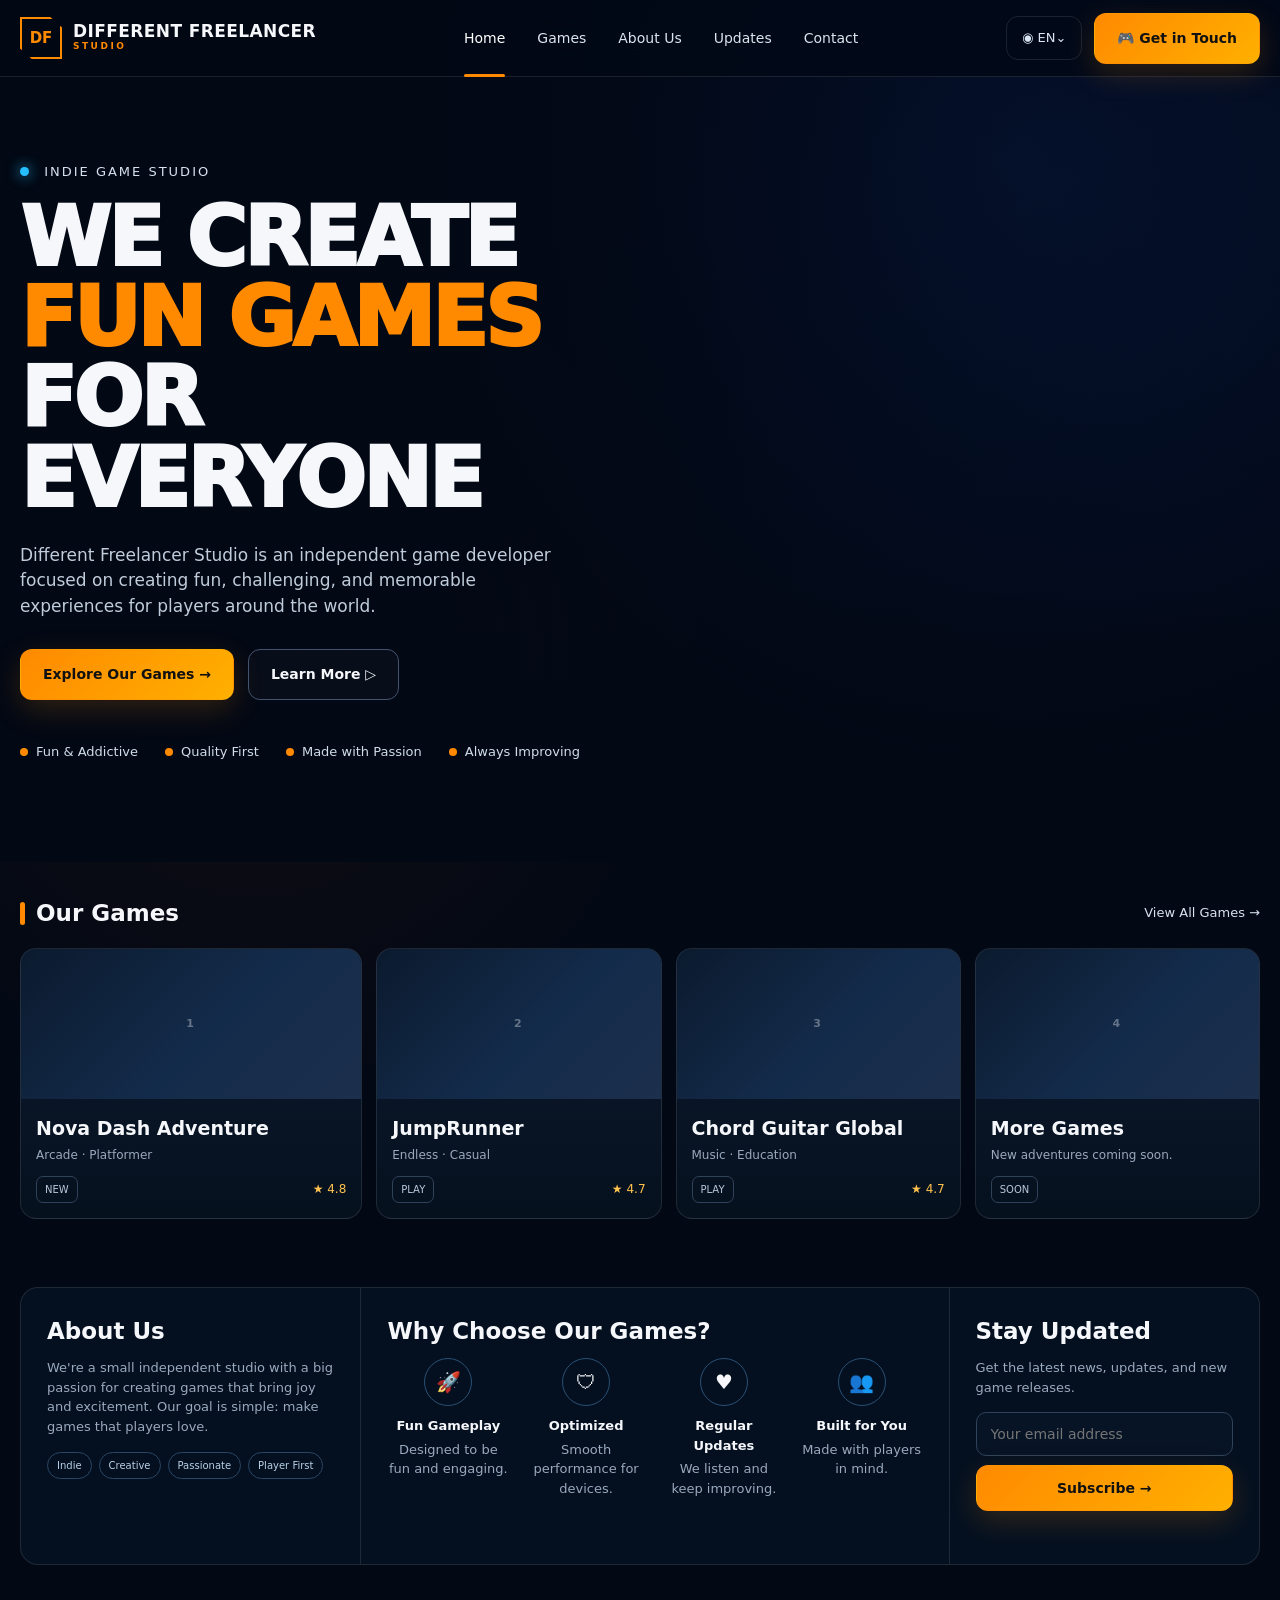
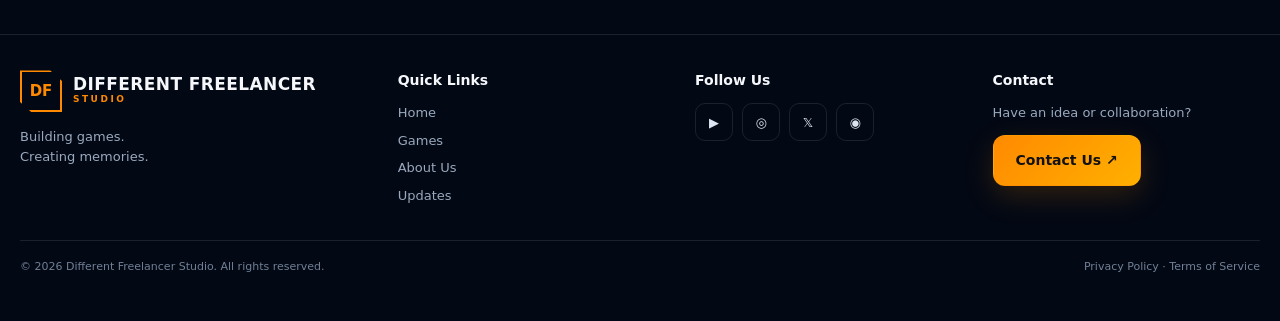
==== index.html @ 514470cf "Add studio landing page and organize repo for easy image swaps Build out the site from the provided " ====
<!DOCTYPE html>
<html lang="en">
<head>
  <meta charset="UTF-8">
  <meta name="viewport" content="width=device-width, initial-scale=1.0">
  <title>Different Freelancer Studio</title>
  <meta name="description" content="Different Freelancer Studio — independent game studio creating fun, challenging and memorable games.">
  <meta name="theme-color" content="#020814">
  <link rel="canonical" href="https://freelancerdifferent-stack.github.io/">

  <!-- Open Graph / social share preview -->
  <meta property="og:type" content="website">
  <meta property="og:title" content="Different Freelancer Studio">
  <meta property="og:description" content="Independent game studio creating fun, challenging and memorable games.">
  <meta property="og:url" content="https://freelancerdifferent-stack.github.io/">
  <meta property="og:image" content="https://freelancerdifferent-stack.github.io/assets/images/brand/og-image.jpg">
  <meta name="twitter:card" content="summary_large_image">

  <link rel="icon" href="assets/images/brand/favicon.svg" type="image/svg+xml">
  <link rel="apple-touch-icon" href="assets/images/brand/apple-touch-icon.png">
  <link rel="stylesheet" href="assets/css/style.css">
</head>
<body>
  <a class="skip-link" href="#main">Skip to content</a>

  <!-- ============ HEADER ============ -->
  <header class="nav">
    <div class="container nav-inner">
      <a class="brand" href="#home" aria-label="Different Freelancer Studio">
        <!-- GANTI LOGO: upload file ke assets/images/brand/logo.png -->
        <span class="logo">
          <img src="assets/images/brand/logo.png" alt="" data-fallback="DF">
        </span>
        <span class="brand-text">
          <strong>DIFFERENT FREELANCER</strong>
          <small>STUDIO</small>
        </span>
      </a>

      <nav class="links" id="primary-nav" aria-label="Primary">
        <a class="active" href="#home">Home</a>
        <a href="#games">Games</a>
        <a href="#about">About Us</a>
        <a href="#updates">Updates</a>
        <a href="#contact">Contact</a>
      </nav>

      <div class="nav-actions">
        <div class="lang">◉ EN⌄</div>
        <a class="btn btn-primary" href="#contact">🎮 Get in Touch</a>
        <button class="mobile-menu" type="button" aria-expanded="false" aria-controls="primary-nav" aria-label="Toggle menu">☰</button>
      </div>
    </div>
  </header>

  <main id="main">
    <!-- ============ HERO ============ -->
    <section class="hero" id="home">
      <!-- GANTI GAMBAR HERO: upload file ke assets/images/hero/hero.jpg -->
      <div class="hero-media">
        <img src="assets/images/hero/hero.jpg" alt="" data-fallback="hero">
      </div>

      <div class="container">
        <div class="hero-content">
          <p class="eyebrow"><span></span> INDIE GAME STUDIO</p>
          <h1>WE CREATE<br><span class="orange">FUN GAMES</span><br>FOR EVERYONE</h1>
          <p class="hero-desc">Different Freelancer Studio is an independent game developer focused on creating fun, challenging, and memorable experiences for players around the world.</p>
          <div class="hero-buttons">
            <a class="btn btn-primary" href="#games">Explore Our Games →</a>
            <a class="btn btn-ghost" href="#about">Learn More ▷</a>
          </div>
          <ul class="trust">
            <li><i class="dot"></i> Fun &amp; Addictive</li>
            <li><i class="dot"></i> Quality First</li>
            <li><i class="dot"></i> Made with Passion</li>
            <li><i class="dot"></i> Always Improving</li>
          </ul>
        </div>
      </div>
    </section>

    <!-- ============ GAMES ============ -->
    <!-- Tambah / ubah game: copy satu blok <article class="game"> di bawah ini.
         Gambar tiap game ada di assets/images/games/ -->
    <section class="section" id="games">
      <div class="container">
        <div class="section-head">
          <h2 class="section-title">Our Games</h2>
          <a class="view" href="#games">View All Games →</a>
        </div>

        <div class="games">
          <article class="game">
            <div class="game-art">
              <img src="assets/images/games/game-1.jpg" alt="Nova Dash Adventure" data-fallback="1">
            </div>
            <div class="game-body">
              <h3>Nova Dash Adventure</h3>
              <p>Arcade · Platformer</p>
              <div class="game-meta"><span class="tag">NEW</span><span class="rating">★ 4.8</span></div>
            </div>
          </article>

          <article class="game">
            <div class="game-art">
              <img src="assets/images/games/game-2.jpg" alt="JumpRunner" data-fallback="2">
            </div>
            <div class="game-body">
              <h3>JumpRunner</h3>
              <p>Endless · Casual</p>
              <div class="game-meta"><span class="tag">PLAY</span><span class="rating">★ 4.7</span></div>
            </div>
          </article>

          <article class="game">
            <div class="game-art">
              <img src="assets/images/games/game-3.jpg" alt="Chord Guitar Global" data-fallback="3">
            </div>
            <div class="game-body">
              <h3>Chord Guitar Global</h3>
              <p>Music · Education</p>
              <div class="game-meta"><span class="tag">PLAY</span><span class="rating">★ 4.7</span></div>
            </div>
          </article>

          <article class="game">
            <div class="game-art">
              <img src="assets/images/games/game-4.jpg" alt="More games coming soon" data-fallback="4">
            </div>
            <div class="game-body">
              <h3>More Games</h3>
              <p>New adventures coming soon.</p>
              <div class="game-meta"><span class="tag">SOON</span></div>
            </div>
          </article>
        </div>
      </div>
    </section>

    <!-- ============ ABOUT + NEWSLETTER ============ -->
    <section class="section" id="about">
      <div class="container">
        <div class="about">
          <div>
            <h2>About Us</h2>
            <p>We're a small independent studio with a big passion for creating games that bring joy and excitement. Our goal is simple: make games that players love.</p>
            <div class="pills">
              <span class="pill">Indie</span><span class="pill">Creative</span>
              <span class="pill">Passionate</span><span class="pill">Player First</span>
            </div>
          </div>

          <div>
            <h2>Why Choose Our Games?</h2>
            <div class="values">
              <div class="value"><div class="icon">🚀</div><h4>Fun Gameplay</h4><p>Designed to be fun and engaging.</p></div>
              <div class="value"><div class="icon">🛡</div><h4>Optimized</h4><p>Smooth performance for devices.</p></div>
              <div class="value"><div class="icon">♥</div><h4>Regular Updates</h4><p>We listen and keep improving.</p></div>
              <div class="value"><div class="icon">👥</div><h4>Built for You</h4><p>Made with players in mind.</p></div>
            </div>
          </div>

          <div class="newsletter" id="updates">
            <h2>Stay Updated</h2>
            <p>Get the latest news, updates, and new game releases.</p>
            <form class="newsletter-form" novalidate>
              <label class="sr-only" for="email">Email address</label>
              <input id="email" name="email" type="email" placeholder="Your email address" autocomplete="email">
              <button class="btn btn-primary" type="submit">Subscribe →</button>
              <p class="form-note" role="status" aria-live="polite"></p>
            </form>
          </div>
        </div>
      </div>
    </section>
  </main>

  <!-- ============ FOOTER ============ -->
  <footer class="footer" id="contact">
    <div class="container">
      <div class="footer-top">
        <div>
          <a class="brand" href="#home">
            <span class="logo"><img src="assets/images/brand/logo.png" alt="" data-fallback="DF"></span>
            <span class="brand-text"><strong>DIFFERENT FREELANCER</strong><small>STUDIO</small></span>
          </a>
          <p class="footer-tagline">Building games.<br>Creating memories.</p>
        </div>

        <div>
          <h4>Quick Links</h4>
          <div class="footer-links">
            <a href="#home">Home</a><a href="#games">Games</a>
            <a href="#about">About Us</a><a href="#updates">Updates</a>
          </div>
        </div>

        <div>
          <h4>Follow Us</h4>
          <div class="social">
            <a href="#" aria-label="YouTube">▶</a>
            <a href="#" aria-label="Instagram">◎</a>
            <a href="#" aria-label="X">𝕏</a>
            <a href="https://github.com/freelancerdifferent-stack" aria-label="GitHub">◉</a>
          </div>
        </div>

        <div>
          <h4>Contact</h4>
          <p>Have an idea or collaboration?</p>
          <a class="btn btn-primary footer-cta" href="mailto:ngizingers@gmail.com">Contact Us ↗</a>
        </div>
      </div>

      <div class="copyright">
        <span>&copy; <span id="year">2026</span> Different Freelancer Studio. All rights reserved.</span>
        <span>Privacy Policy · Terms of Service</span>
      </div>
    </div>
  </footer>

  <script src="assets/js/main.js" defer></script>
</body>
</html>
---- assets/css/style.css ----
/* ==========================================================================
   Different Freelancer Studio — main stylesheet
   Urutan: 1) Tokens  2) Base  3) Header  4) Hero  5) Games
           6) About   7) Footer 8) Placeholder gambar 9) Responsive
   ========================================================================== */

/* 1) TOKENS — ubah warna situs cukup dari sini ----------------------------- */
:root{
  --bg:#020814;
  --panel:#071426;
  --panel2:#0b1a2e;
  --text:#f5f7fb;
  --muted:#9aa9bd;
  --line:rgba(255,255,255,.10);
  --blue:#2f6bff;
  --orange:#ff8a00;
  --orange2:#ffb000;
  --cyan:#25bfff;
  --radius:18px;
  --max:1280px;
}

/* 2) BASE ------------------------------------------------------------------ */
*{box-sizing:border-box;margin:0;padding:0}
html{scroll-behavior:smooth}
body{
  font-family:Inter,ui-sans-serif,system-ui,-apple-system,BlinkMacSystemFont,"Segoe UI",sans-serif;
  background:
    radial-gradient(circle at 80% 8%,rgba(26,91,255,.16),transparent 30%),
    radial-gradient(circle at 20% 35%,rgba(255,117,0,.06),transparent 28%),
    var(--bg);
  color:var(--text);
  line-height:1.5;
  overflow-x:hidden;
}
a{text-decoration:none;color:inherit}
img{display:block;max-width:100%}
ul{list-style:none}
.container{width:min(var(--max),calc(100% - 40px));margin:auto}

.sr-only{position:absolute;width:1px;height:1px;padding:0;overflow:hidden;clip:rect(0 0 0 0);white-space:nowrap;border:0}
.skip-link{position:absolute;left:-9999px;top:0;background:var(--orange);color:#111;padding:10px 16px;border-radius:0 0 10px 0;font-weight:800;z-index:100}
.skip-link:focus{left:0}
:focus-visible{outline:2px solid var(--orange);outline-offset:3px}

.btn{
  display:inline-flex;align-items:center;justify-content:center;gap:9px;
  padding:14px 22px;border-radius:12px;font-weight:800;font-size:14px;
  border:1px solid transparent;transition:.2s;cursor:pointer;font-family:inherit;
}
.btn-primary{background:linear-gradient(135deg,var(--orange),var(--orange2));color:#111;box-shadow:0 10px 30px rgba(255,138,0,.18)}
.btn-primary:hover{transform:translateY(-2px);filter:brightness(1.08)}
.btn-ghost{border-color:#42546d;background:rgba(255,255,255,.02);color:var(--text)}
.btn-ghost:hover{border-color:#71849f;background:rgba(255,255,255,.06)}

.section{padding:34px 0}
.section-head{display:flex;align-items:center;justify-content:space-between;gap:20px;margin-bottom:18px}
.section-title{font-size:23px;font-weight:900}
.section-title:before{content:"";display:inline-block;width:5px;height:23px;background:var(--orange);border-radius:5px;vertical-align:-4px;margin-right:11px}
.view{color:#d8e2ef;font-size:13px}

/* 3) HEADER ---------------------------------------------------------------- */
.nav{
  position:sticky;top:0;z-index:50;
  border-bottom:1px solid var(--line);
  background:rgba(2,8,20,.82);
  backdrop-filter:blur(18px);
}
.nav-inner{height:76px;display:flex;align-items:center;justify-content:space-between;gap:30px}
.brand{display:flex;align-items:center;gap:11px;font-weight:900;letter-spacing:.4px}
.logo{
  width:42px;height:42px;flex:none;border:2px solid var(--orange);
  clip-path:polygon(0 0,72% 0,100% 25%,100% 100%,28% 100%,0 75%);
  display:grid;place-items:center;color:var(--orange);font-weight:1000;overflow:hidden;
}
.logo img{width:100%;height:100%;object-fit:cover}
.brand-text strong{display:block;font-size:17px;line-height:1}
.brand-text small{display:block;color:var(--orange);font-size:9px;letter-spacing:2.5px}

.links{display:flex;gap:32px;color:#dce4ef;font-size:14px}
.links a{position:relative;padding:28px 0}
.links a:hover,.links a.active{color:#fff}
.links a.active:after{
  content:"";position:absolute;bottom:0;left:0;right:0;height:3px;
  background:var(--orange);border-radius:3px;
}
.nav-actions{display:flex;align-items:center;gap:12px}
.lang{border:1px solid var(--line);padding:11px 15px;border-radius:12px;color:#dbe6f5;font-size:13px}
.mobile-menu{display:none}

/* 4) HERO ------------------------------------------------------------------ */
.hero{position:relative;min-height:650px;display:flex;align-items:center;isolation:isolate}
.hero-media{position:absolute;inset:0;z-index:-2;overflow:hidden}
.hero-media img{width:100%;height:100%;object-fit:cover;opacity:.92}
.hero:before{
  content:"";position:absolute;inset:0;z-index:-1;
  background:linear-gradient(90deg,var(--bg) 0%,rgba(2,8,20,.97) 30%,rgba(2,8,20,.48) 58%,rgba(2,8,20,.12) 100%);
}
.hero:after{content:"";position:absolute;inset:0;z-index:-1;background:linear-gradient(0deg,var(--bg),transparent 35%,rgba(2,8,20,.2))}
.hero-content{padding:85px 0 100px;max-width:610px}
.eyebrow{font-size:13px;letter-spacing:2px;color:#d7e1ef;margin-bottom:16px}
.eyebrow span{display:inline-block;width:9px;height:9px;background:var(--cyan);border-radius:50%;margin-right:9px;box-shadow:0 0 14px var(--cyan)}
h1{font-size:clamp(48px,7vw,82px);line-height:.98;letter-spacing:-3px;font-weight:950;text-transform:uppercase}
h1 .orange{color:var(--orange)}
.hero-desc{color:#c0ccdb;font-size:17px;max-width:560px;margin:24px 0 30px}
.hero-buttons{display:flex;gap:14px;flex-wrap:wrap}
.trust{display:flex;gap:27px;flex-wrap:wrap;margin-top:42px;color:#d2dcea;font-size:13px}
.trust li{display:flex;align-items:center;gap:8px}
.dot{width:8px;height:8px;border-radius:50%;background:var(--orange)}

/* 5) GAMES ----------------------------------------------------------------- */
.games{display:grid;grid-template-columns:1.2fr 1fr 1fr 1fr;gap:14px}
.game{
  background:linear-gradient(180deg,rgba(14,29,49,.92),rgba(6,17,31,.96));
  border:1px solid var(--line);border-radius:16px;overflow:hidden;min-height:250px;
  transition:.25s;
}
.game:hover{transform:translateY(-5px);border-color:rgba(255,138,0,.45)}
.game-art{height:150px;overflow:hidden}
.game-art img{width:100%;height:100%;object-fit:cover}
.game-body{padding:15px}
.game h3{font-size:19px;margin-bottom:3px}
.game p{font-size:12px;color:var(--muted)}
.game-meta{display:flex;align-items:center;justify-content:space-between;margin-top:12px}
.tag{font-size:10px;border:1px solid #30425a;padding:5px 8px;border-radius:7px;color:#b9c8da}
.rating{font-size:12px;color:#ffc34d}

/* 6) ABOUT + NEWSLETTER ---------------------------------------------------- */
.about{
  display:grid;grid-template-columns:1.1fr 1.9fr 1fr;
  border:1px solid var(--line);border-radius:var(--radius);overflow:hidden;
  background:rgba(7,20,38,.7);
}
.about > div{padding:26px;border-right:1px solid var(--line)}
.about > div:last-child{border-right:0}
.about h2{font-size:23px;margin-bottom:10px}
.about p{color:var(--muted);font-size:13px}
.pills{display:flex;gap:7px;flex-wrap:wrap;margin-top:16px}
.pill{font-size:10px;border:1px solid #2b4664;padding:5px 9px;border-radius:999px;color:#b9d0e8}
.values{display:grid;grid-template-columns:repeat(4,1fr);gap:16px}
.value{text-align:center}
.icon{width:48px;height:48px;border:1px solid #285074;border-radius:50%;display:grid;place-items:center;margin:0 auto 10px;font-size:20px}
.value h4{font-size:13px}
.value p{margin-top:4px}
.newsletter input{
  width:100%;margin-top:15px;padding:13px 14px;border:1px solid #30425a;border-radius:10px;
  background:var(--panel);color:#fff;outline:none;font-family:inherit;font-size:14px;
}
.newsletter button{width:100%;margin-top:9px}
.form-note{min-height:18px;margin-top:9px;font-size:12px;color:var(--muted)}
.form-note.ok{color:#7ce2a8}
.form-note.err{color:#ff9b8a}

/* 7) FOOTER ---------------------------------------------------------------- */
.footer{padding:35px 0 45px;border-top:1px solid var(--line);margin-top:35px}
.footer-top{display:grid;grid-template-columns:1.3fr 1fr 1fr 1fr;gap:30px}
.footer p,.footer a{color:var(--muted);font-size:13px}
.footer h4{font-size:14px;margin-bottom:12px}
.footer .brand,.footer .brand strong{color:var(--text)}
.footer .brand small{color:var(--orange)}
.footer-tagline{margin-top:15px}
.footer-links{display:grid;gap:8px}
.footer-links a:hover{color:#fff}
.social{display:flex;gap:9px}
.social a{width:38px;height:38px;border:1px solid var(--line);border-radius:10px;display:grid;place-items:center;color:#dce5f1}
.social a:hover{border-color:var(--orange);color:var(--orange)}
.footer .footer-cta{margin-top:12px;color:#111;font-size:14px}
.copyright{margin-top:35px;padding-top:18px;border-top:1px solid var(--line);display:flex;justify-content:space-between;gap:20px;color:#718096;font-size:11px}

/* 8) PLACEHOLDER GAMBAR ----------------------------------------------------
   Dipakai otomatis (lihat assets/js/main.js) kalau file gambar belum
   diupload, supaya tidak muncul ikon "broken image". */
.img-missing{position:relative;background:linear-gradient(135deg,#0b1a2e,#132b4a 55%,#1c2f4d)}
.img-missing img{display:none}
.img-missing:after{
  content:attr(data-placeholder);
  position:absolute;inset:0;display:grid;place-items:center;
  font-size:11px;letter-spacing:2px;font-weight:800;color:rgba(255,255,255,.35);text-transform:uppercase;
}
.logo.img-missing{background:none}
.logo.img-missing:after{content:"DF";font-size:15px;letter-spacing:0;color:var(--orange)}
.hero-media.img-missing{background:linear-gradient(120deg,#04101f 0%,#0e2745 55%,#123a63 100%)}
.hero-media.img-missing:after{content:""}

/* 9) RESPONSIVE ------------------------------------------------------------ */
@media(max-width:1000px){
  .links{display:none}
  .mobile-menu{display:block;border:1px solid var(--line);background:transparent;color:#fff;border-radius:10px;padding:10px 13px;font-size:16px;cursor:pointer}
  .links.is-open{
    display:flex;position:absolute;top:100%;left:0;right:0;flex-direction:column;gap:0;
    background:var(--bg);border-bottom:1px solid #1b2b40;padding:10px 20px;
  }
  .links.is-open a{padding:14px 0}
  .games{grid-template-columns:repeat(2,1fr)}
  .about{grid-template-columns:1fr 1fr}
  .about > div:nth-child(2){border-right:0}
  .newsletter{grid-column:1/-1;border-top:1px solid var(--line)}
  .footer-top{grid-template-columns:repeat(2,1fr)}
}
@media(max-width:650px){
  .container{width:min(var(--max),calc(100% - 26px))}
  .nav-inner{height:66px}
  .nav-actions .lang,.nav-actions .btn{display:none}
  .hero{min-height:600px}
  .hero-content{padding:70px 0}
  h1{font-size:48px;letter-spacing:-2px}
  .hero-desc{font-size:15px}
  .trust{gap:13px;display:grid;grid-template-columns:1fr 1fr}
  .games{grid-template-columns:1fr}
  .game-art{height:180px}
  .about{grid-template-columns:1fr}
  .about > div{border-right:0;border-bottom:1px solid var(--line)}
  .values{grid-template-columns:1fr 1fr}
  .footer-top{grid-template-columns:1fr 1fr}
  .copyright{display:block}
  .copyright > span{display:block;margin-top:7px}
}
@media(prefers-reduced-motion:reduce){
  html{scroll-behavior:auto}
  *{transition:none!important}
}
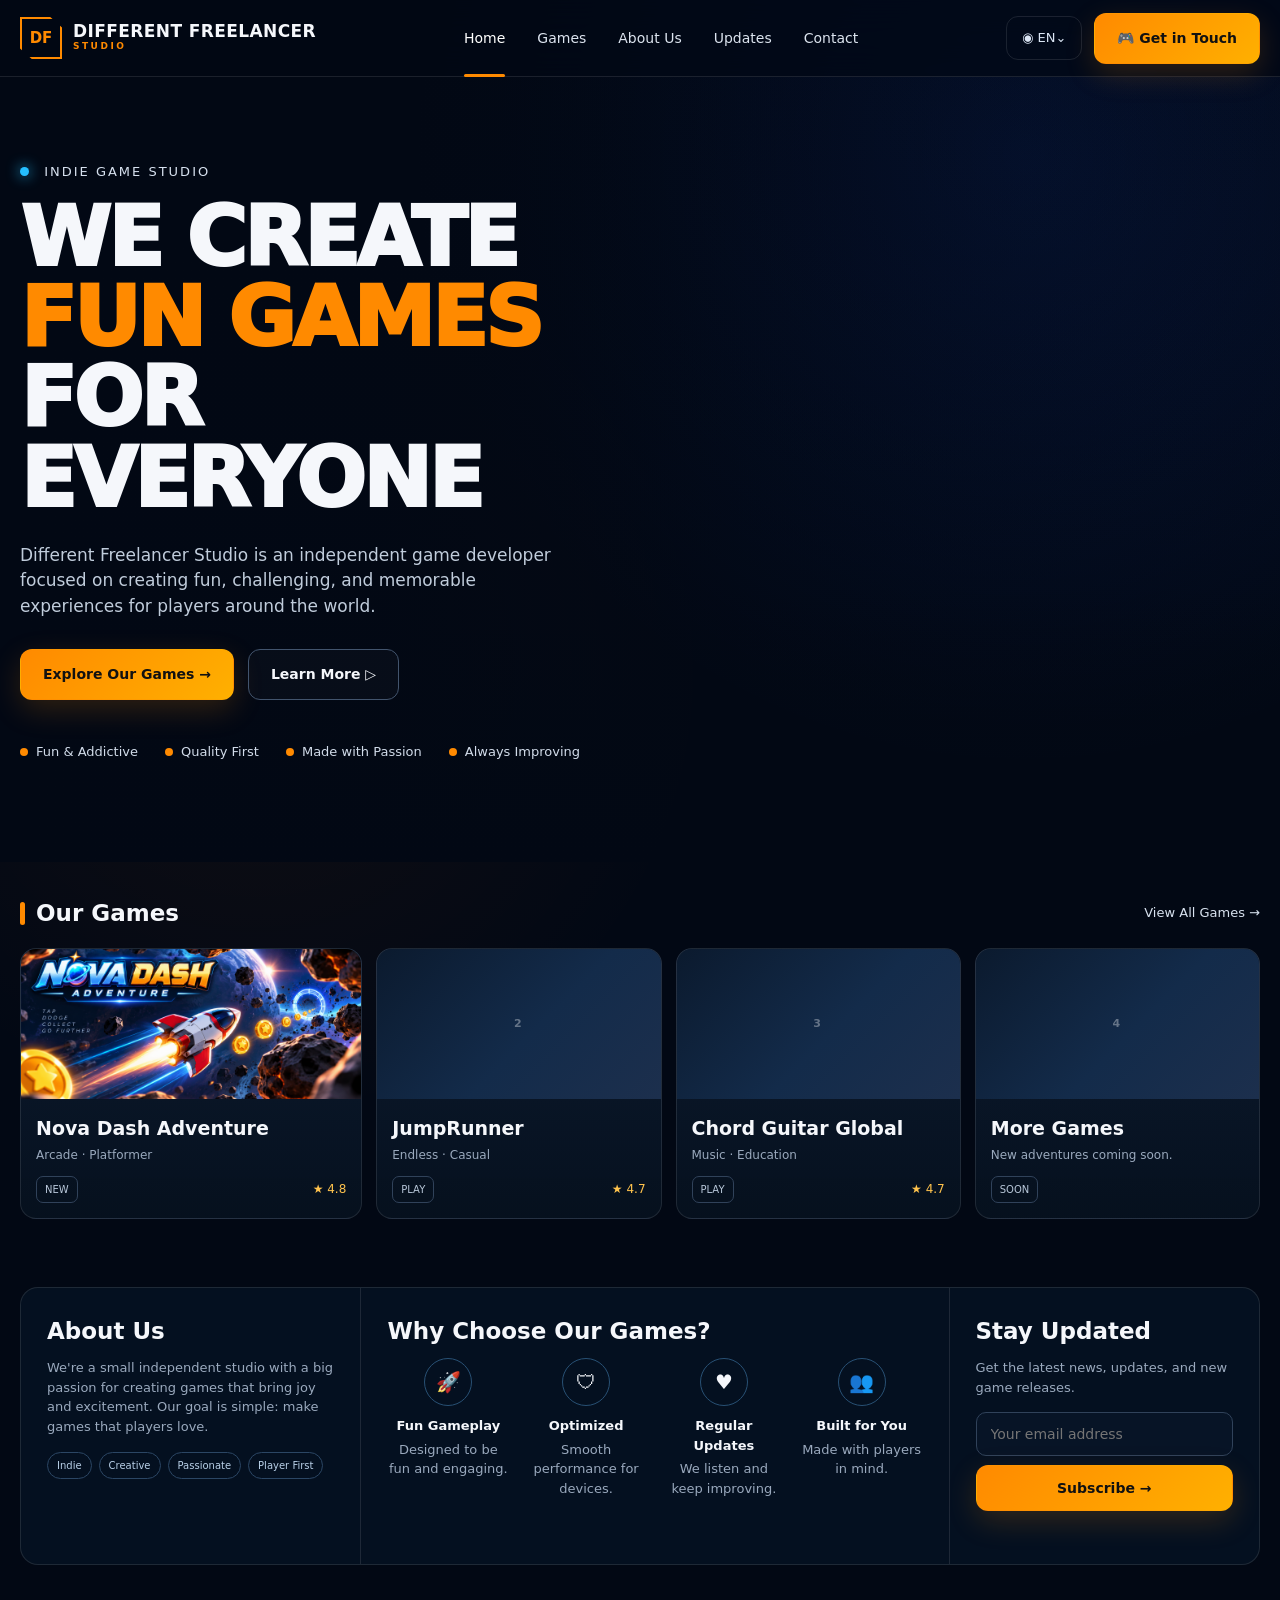
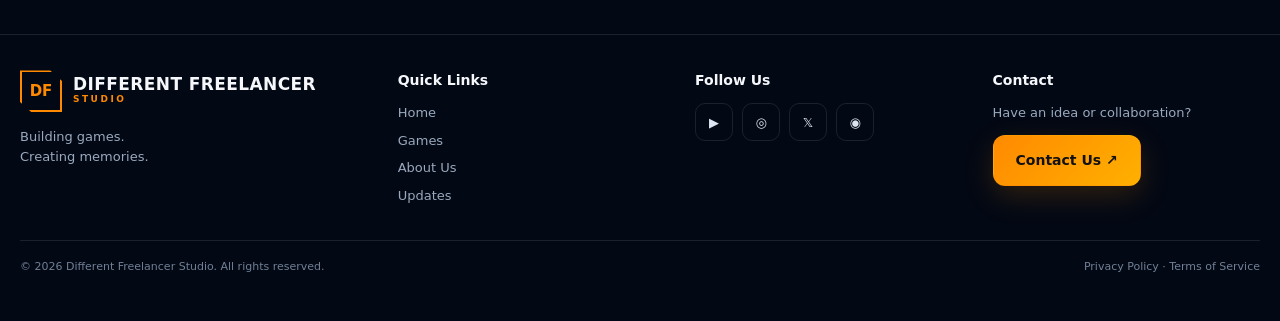
==== commit 5b835b0e: "Wire up Nova Dash Adventure thumbnail Rename the uploaded artwork to match the documented games/game" ====
--- a/index.html
+++ b/index.html
@@ -93,7 +93,7 @@
         <div class="games">
           <article class="game">
             <div class="game-art">
-              <img src="assets/images/games/game-1.jpg" alt="Nova Dash Adventure" data-fallback="1">
+              <img src="assets/images/games/game-1.png" alt="Nova Dash Adventure" data-fallback="1">
             </div>
             <div class="game-body">
               <h3>Nova Dash Adventure</h3>
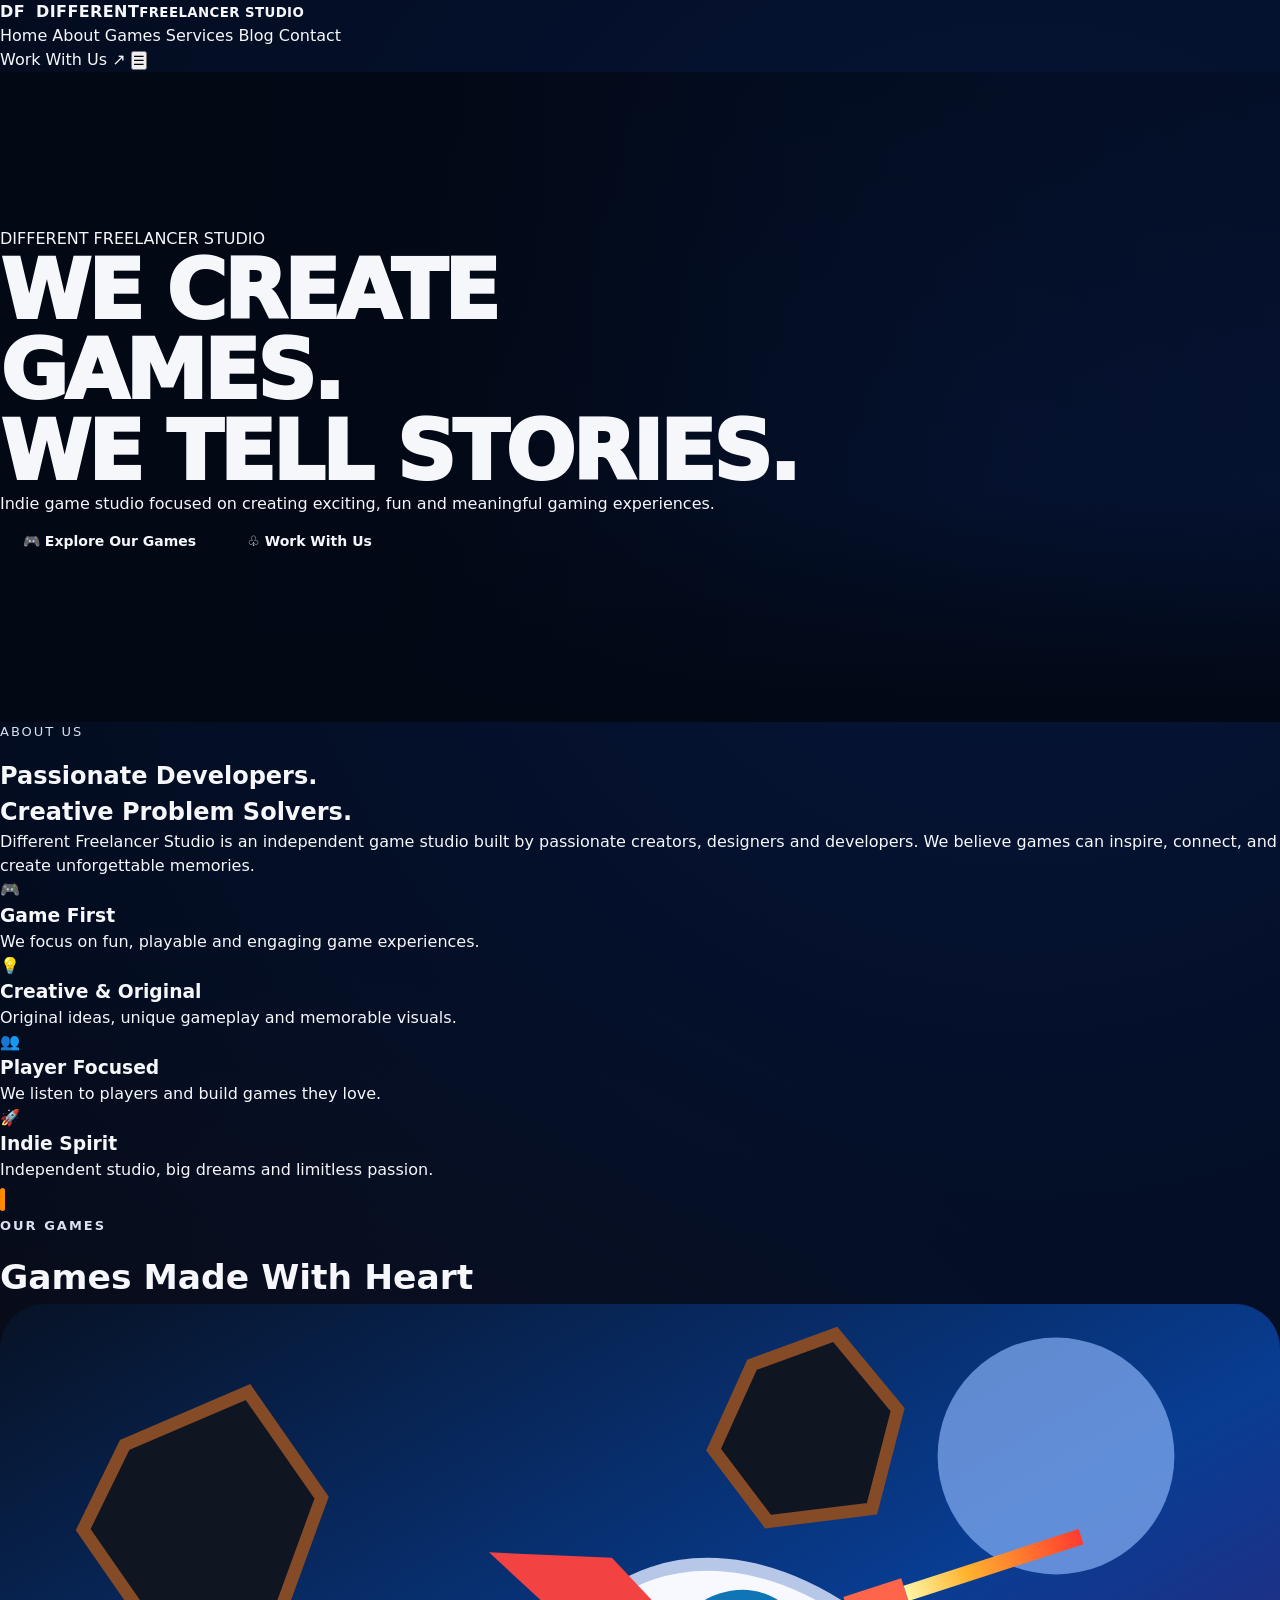
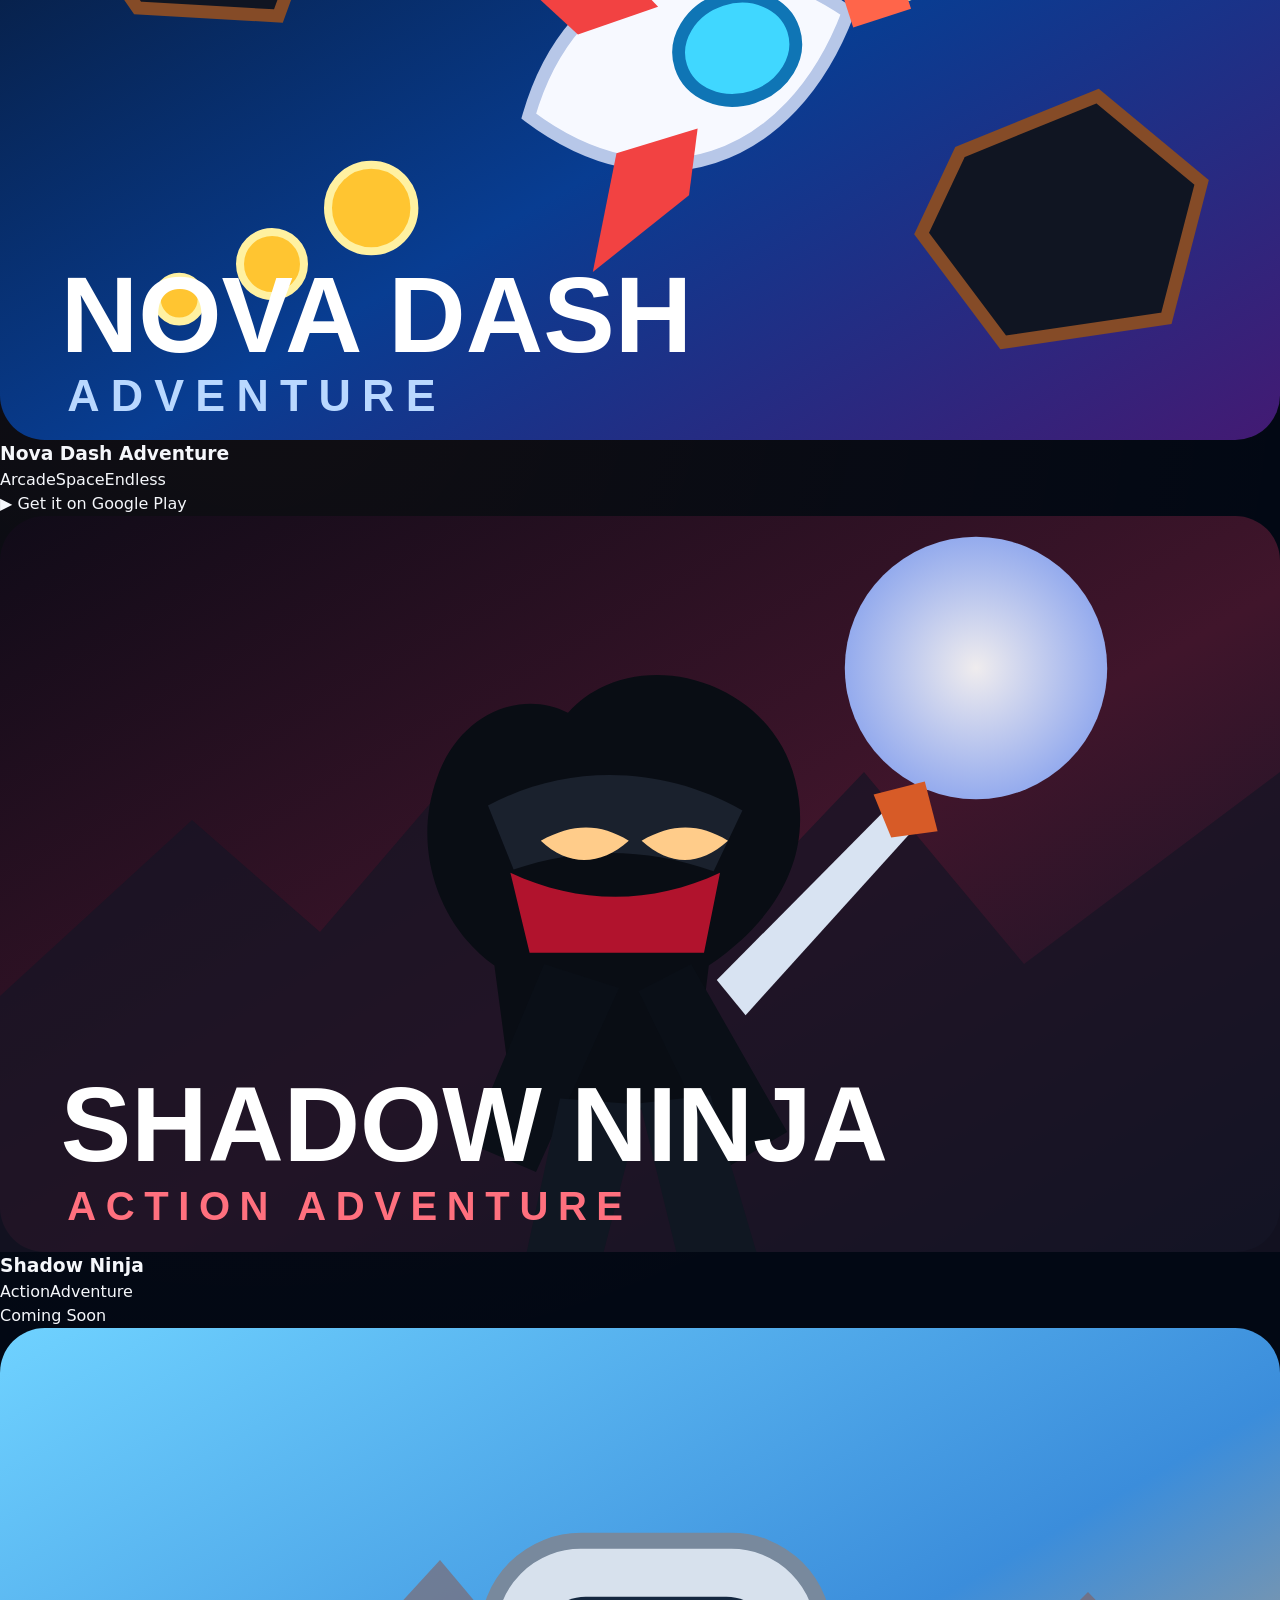
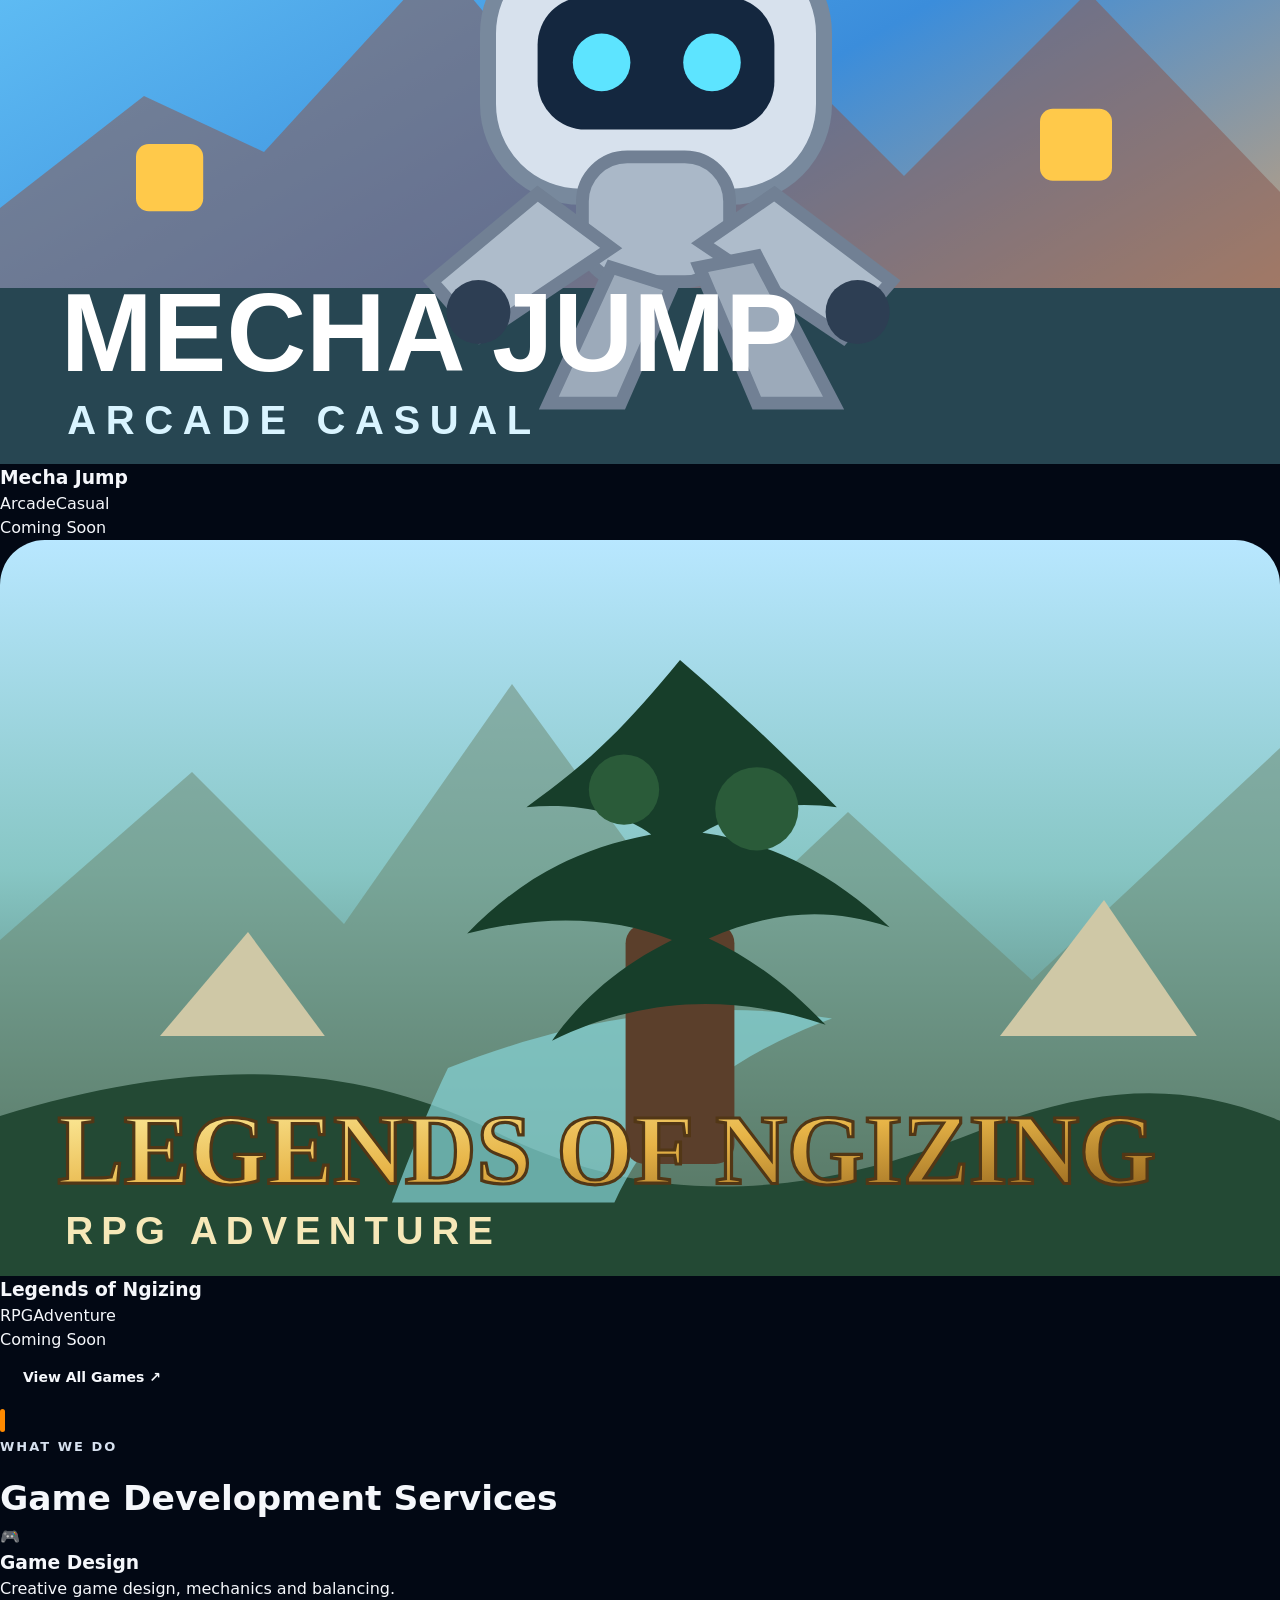
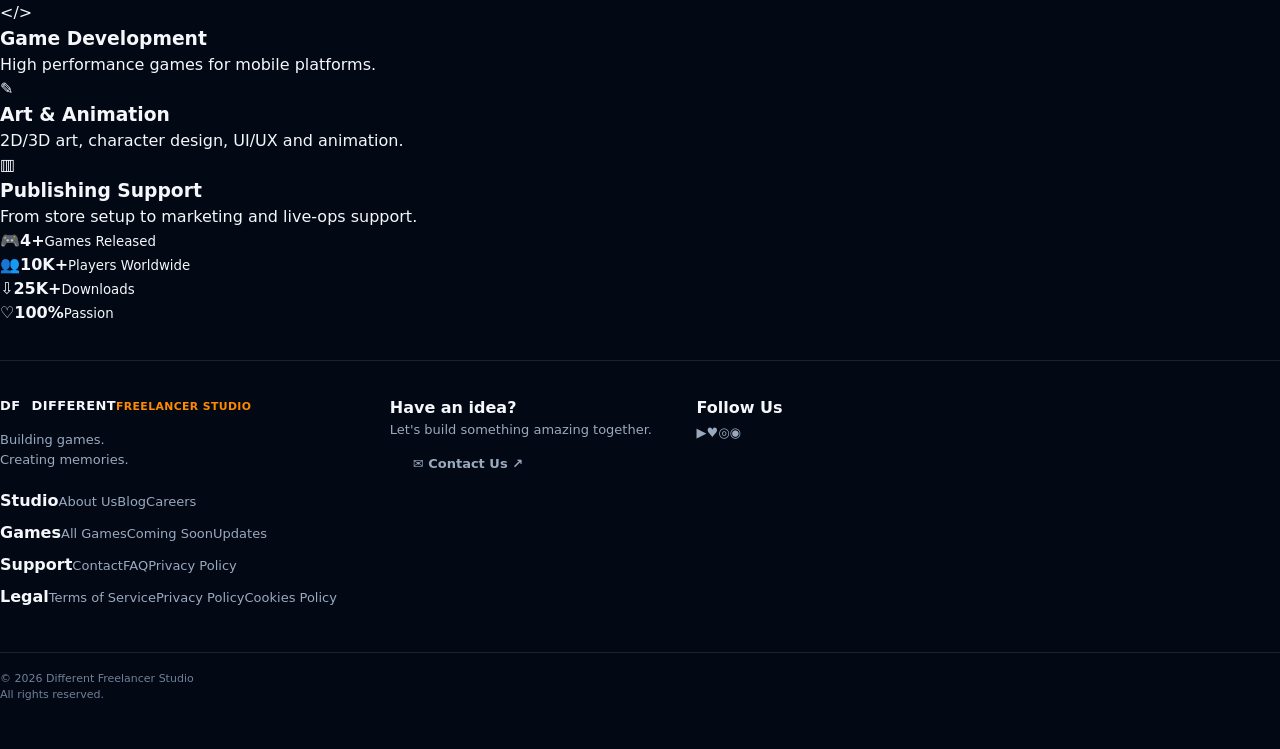
==== commit 1437eaa6: "Redesign studio homepage to match cinematic reference" ====
--- a/index.html
+++ b/index.html
@@ -4,222 +4,153 @@
   <meta charset="UTF-8">
   <meta name="viewport" content="width=device-width, initial-scale=1.0">
   <title>Different Freelancer Studio</title>
-  <meta name="description" content="Different Freelancer Studio — independent game studio creating fun, challenging and memorable games.">
+  <meta name="description" content="Different Freelancer Studio — indie game studio creating exciting, fun and memorable gaming experiences.">
   <meta name="theme-color" content="#020814">
   <link rel="canonical" href="https://freelancerdifferent-stack.github.io/">
-
-  <!-- Open Graph / social share preview -->
   <meta property="og:type" content="website">
   <meta property="og:title" content="Different Freelancer Studio">
-  <meta property="og:description" content="Independent game studio creating fun, challenging and memorable games.">
+  <meta property="og:description" content="We create games. We tell stories.">
   <meta property="og:url" content="https://freelancerdifferent-stack.github.io/">
-  <meta property="og:image" content="https://freelancerdifferent-stack.github.io/assets/images/brand/og-image.jpg">
-  <meta name="twitter:card" content="summary_large_image">
-
   <link rel="icon" href="assets/images/brand/favicon.svg" type="image/svg+xml">
-  <link rel="apple-touch-icon" href="assets/images/brand/apple-touch-icon.png">
   <link rel="stylesheet" href="assets/css/style.css">
 </head>
 <body>
-  <a class="skip-link" href="#main">Skip to content</a>
-
-  <!-- ============ HEADER ============ -->
-  <header class="nav">
-    <div class="container nav-inner">
-      <a class="brand" href="#home" aria-label="Different Freelancer Studio">
-        <!-- GANTI LOGO: upload file ke assets/images/brand/logo.png -->
-        <span class="logo">
-          <img src="assets/images/brand/logo.png" alt="" data-fallback="DF">
-        </span>
-        <span class="brand-text">
-          <strong>DIFFERENT FREELANCER</strong>
-          <small>STUDIO</small>
-        </span>
+  <header class="site-header">
+    <div class="shell nav-wrap">
+      <a class="brand" href="#home" aria-label="Different Freelancer Studio home">
+        <span class="brand-mark">DF</span>
+        <span><b>DIFFERENT</b><small>FREELANCER STUDIO</small></span>
       </a>
-
-      <nav class="links" id="primary-nav" aria-label="Primary">
+      <nav class="main-nav" id="main-nav" aria-label="Main navigation">
         <a class="active" href="#home">Home</a>
+        <a href="#about">About</a>
         <a href="#games">Games</a>
-        <a href="#about">About Us</a>
-        <a href="#updates">Updates</a>
+        <a href="#services">Services</a>
+        <a href="#blog">Blog</a>
         <a href="#contact">Contact</a>
       </nav>
-
-      <div class="nav-actions">
-        <div class="lang">◉ EN⌄</div>
-        <a class="btn btn-primary" href="#contact">🎮 Get in Touch</a>
-        <button class="mobile-menu" type="button" aria-expanded="false" aria-controls="primary-nav" aria-label="Toggle menu">☰</button>
-      </div>
+      <a class="nav-cta" href="#contact">Work With Us ↗</a>
+      <button class="menu-btn" aria-label="Toggle navigation" aria-expanded="false">☰</button>
     </div>
   </header>
 
-  <main id="main">
-    <!-- ============ HERO ============ -->
+  <main>
     <section class="hero" id="home">
-      <!-- GANTI GAMBAR HERO: upload file ke assets/images/hero/hero.jpg -->
-      <div class="hero-media">
-        <img src="assets/images/hero/hero.jpg" alt="" data-fallback="hero">
-      </div>
-
-      <div class="container">
-        <div class="hero-content">
-          <p class="eyebrow"><span></span> INDIE GAME STUDIO</p>
-          <h1>WE CREATE<br><span class="orange">FUN GAMES</span><br>FOR EVERYONE</h1>
-          <p class="hero-desc">Different Freelancer Studio is an independent game developer focused on creating fun, challenging, and memorable experiences for players around the world.</p>
-          <div class="hero-buttons">
-            <a class="btn btn-primary" href="#games">Explore Our Games →</a>
-            <a class="btn btn-ghost" href="#about">Learn More ▷</a>
+      <div class="hero-art" aria-hidden="true"></div>
+      <div class="hero-shade"></div>
+      <div class="shell hero-inner">
+        <div class="hero-copy">
+          <p class="kicker">DIFFERENT FREELANCER STUDIO</p>
+          <h1>We Create<br><span>Games.</span><br>We Tell Stories.</h1>
+          <p class="hero-text">Indie game studio focused on creating exciting, fun and meaningful gaming experiences.</p>
+          <div class="hero-actions">
+            <a class="btn primary" href="#games">🎮 Explore Our Games</a>
+            <a class="btn secondary" href="#contact">♧ Work With Us</a>
           </div>
-          <ul class="trust">
-            <li><i class="dot"></i> Fun &amp; Addictive</li>
-            <li><i class="dot"></i> Quality First</li>
-            <li><i class="dot"></i> Made with Passion</li>
-            <li><i class="dot"></i> Always Improving</li>
-          </ul>
         </div>
       </div>
     </section>
 
-    <!-- ============ GAMES ============ -->
-    <!-- Tambah / ubah game: copy satu blok <article class="game"> di bawah ini.
-         Gambar tiap game ada di assets/images/games/ -->
-    <section class="section" id="games">
-      <div class="container">
-        <div class="section-head">
-          <h2 class="section-title">Our Games</h2>
-          <a class="view" href="#games">View All Games →</a>
+    <section class="shell about-panel" id="about">
+      <div class="about-copy">
+        <p class="eyebrow">ABOUT US</p>
+        <h2>Passionate Developers.<br>Creative Problem Solvers.</h2>
+        <p>Different Freelancer Studio is an independent game studio built by passionate creators, designers and developers. We believe games can inspire, connect, and create unforgettable memories.</p>
+      </div>
+      <div class="value-card"><div class="round-icon">🎮</div><h3>Game First</h3><p>We focus on fun, playable and engaging game experiences.</p></div>
+      <div class="value-card"><div class="round-icon cyan">💡</div><h3>Creative &amp; Original</h3><p>Original ideas, unique gameplay and memorable visuals.</p></div>
+      <div class="value-card"><div class="round-icon blue">👥</div><h3>Player Focused</h3><p>We listen to players and build games they love.</p></div>
+      <div class="value-card"><div class="round-icon blue">🚀</div><h3>Indie Spirit</h3><p>Independent studio, big dreams and limitless passion.</p></div>
+    </section>
+
+    <section class="games-section" id="games">
+      <div class="shell">
+        <div class="section-title center">
+          <p class="eyebrow">OUR GAMES</p>
+          <h2>Games Made With Heart</h2>
         </div>
-
-        <div class="games">
-          <article class="game">
-            <div class="game-art">
-              <img src="assets/images/games/game-1.png" alt="Nova Dash Adventure" data-fallback="1">
-            </div>
-            <div class="game-body">
+        <div class="game-grid">
+          <article class="game-card featured">
+            <img src="assets/images/games/game-1.svg" alt="Nova Dash Adventure artwork">
+            <div class="game-content">
               <h3>Nova Dash Adventure</h3>
-              <p>Arcade · Platformer</p>
-              <div class="game-meta"><span class="tag">NEW</span><span class="rating">★ 4.8</span></div>
+              <div class="tags"><span>Arcade</span><span>Space</span><span>Endless</span></div>
+              <a class="store-badge" href="https://play.google.com/store/apps/details?id=com.differentfreelancer.game" target="_blank" rel="noopener">▶ Get it on Google Play</a>
             </div>
           </article>
-
-          <article class="game">
-            <div class="game-art">
-              <img src="assets/images/games/game-2.jpg" alt="JumpRunner" data-fallback="2">
-            </div>
-            <div class="game-body">
-              <h3>JumpRunner</h3>
-              <p>Endless · Casual</p>
-              <div class="game-meta"><span class="tag">PLAY</span><span class="rating">★ 4.7</span></div>
+          <article class="game-card">
+            <img src="assets/images/games/game-2.svg" alt="Shadow Ninja artwork">
+            <div class="game-content">
+              <h3>Shadow Ninja</h3>
+              <div class="tags"><span>Action</span><span>Adventure</span></div>
+              <span class="store-badge muted">Coming Soon</span>
             </div>
           </article>
-
-          <article class="game">
-            <div class="game-art">
-              <img src="assets/images/games/game-3.jpg" alt="Chord Guitar Global" data-fallback="3">
-            </div>
-            <div class="game-body">
-              <h3>Chord Guitar Global</h3>
-              <p>Music · Education</p>
-              <div class="game-meta"><span class="tag">PLAY</span><span class="rating">★ 4.7</span></div>
+          <article class="game-card">
+            <img src="assets/images/games/game-3.svg" alt="Mecha Jump artwork">
+            <div class="game-content">
+              <h3>Mecha Jump</h3>
+              <div class="tags"><span>Arcade</span><span>Casual</span></div>
+              <span class="store-badge muted">Coming Soon</span>
             </div>
           </article>
-
-          <article class="game">
-            <div class="game-art">
-              <img src="assets/images/games/game-4.jpg" alt="More games coming soon" data-fallback="4">
-            </div>
-            <div class="game-body">
-              <h3>More Games</h3>
-              <p>New adventures coming soon.</p>
-              <div class="game-meta"><span class="tag">SOON</span></div>
+          <article class="game-card">
+            <img src="assets/images/games/game-4.svg" alt="Legends of Ngizing artwork">
+            <div class="game-content">
+              <h3>Legends of Ngizing</h3>
+              <div class="tags"><span>RPG</span><span>Adventure</span></div>
+              <span class="store-badge muted">Coming Soon</span>
             </div>
           </article>
         </div>
+        <div class="center-button"><a class="btn secondary small" href="#games">View All Games ↗</a></div>
       </div>
     </section>
 
-    <!-- ============ ABOUT + NEWSLETTER ============ -->
-    <section class="section" id="about">
-      <div class="container">
-        <div class="about">
-          <div>
-            <h2>About Us</h2>
-            <p>We're a small independent studio with a big passion for creating games that bring joy and excitement. Our goal is simple: make games that players love.</p>
-            <div class="pills">
-              <span class="pill">Indie</span><span class="pill">Creative</span>
-              <span class="pill">Passionate</span><span class="pill">Player First</span>
-            </div>
-          </div>
+    <section class="services shell" id="services">
+      <div class="section-title center">
+        <p class="eyebrow">WHAT WE DO</p>
+        <h2>Game Development Services</h2>
+      </div>
+      <div class="service-grid">
+        <article><div class="service-icon purple">🎮</div><div><h3>Game Design</h3><p>Creative game design, mechanics and balancing.</p></div></article>
+        <article><div class="service-icon blue">&lt;/&gt;</div><div><h3>Game Development</h3><p>High performance games for mobile platforms.</p></div></article>
+        <article><div class="service-icon cyan">✎</div><div><h3>Art &amp; Animation</h3><p>2D/3D art, character design, UI/UX and animation.</p></div></article>
+        <article><div class="service-icon orange">▥</div><div><h3>Publishing Support</h3><p>From store setup to marketing and live-ops support.</p></div></article>
+      </div>
+    </section>
 
-          <div>
-            <h2>Why Choose Our Games?</h2>
-            <div class="values">
-              <div class="value"><div class="icon">🚀</div><h4>Fun Gameplay</h4><p>Designed to be fun and engaging.</p></div>
-              <div class="value"><div class="icon">🛡</div><h4>Optimized</h4><p>Smooth performance for devices.</p></div>
-              <div class="value"><div class="icon">♥</div><h4>Regular Updates</h4><p>We listen and keep improving.</p></div>
-              <div class="value"><div class="icon">👥</div><h4>Built for You</h4><p>Made with players in mind.</p></div>
-            </div>
-          </div>
-
-          <div class="newsletter" id="updates">
-            <h2>Stay Updated</h2>
-            <p>Get the latest news, updates, and new game releases.</p>
-            <form class="newsletter-form" novalidate>
-              <label class="sr-only" for="email">Email address</label>
-              <input id="email" name="email" type="email" placeholder="Your email address" autocomplete="email">
-              <button class="btn btn-primary" type="submit">Subscribe →</button>
-              <p class="form-note" role="status" aria-live="polite"></p>
-            </form>
-          </div>
-        </div>
-      </div>
+    <section class="stats shell" id="blog">
+      <div><span class="stat-icon">🎮</span><strong>4+</strong><small>Games Released</small></div>
+      <div><span class="stat-icon cyan-text">👥</span><strong>10K+</strong><small>Players Worldwide</small></div>
+      <div><span class="stat-icon">⇩</span><strong>25K+</strong><small>Downloads</small></div>
+      <div><span class="stat-icon red">♡</span><strong>100%</strong><small>Passion</small></div>
     </section>
   </main>
 
-  <!-- ============ FOOTER ============ -->
-  <footer class="footer" id="contact">
-    <div class="container">
-      <div class="footer-top">
-        <div>
-          <a class="brand" href="#home">
-            <span class="logo"><img src="assets/images/brand/logo.png" alt="" data-fallback="DF"></span>
-            <span class="brand-text"><strong>DIFFERENT FREELANCER</strong><small>STUDIO</small></span>
-          </a>
-          <p class="footer-tagline">Building games.<br>Creating memories.</p>
-        </div>
-
-        <div>
-          <h4>Quick Links</h4>
-          <div class="footer-links">
-            <a href="#home">Home</a><a href="#games">Games</a>
-            <a href="#about">About Us</a><a href="#updates">Updates</a>
-          </div>
-        </div>
-
-        <div>
-          <h4>Follow Us</h4>
-          <div class="social">
-            <a href="#" aria-label="YouTube">▶</a>
-            <a href="#" aria-label="Instagram">◎</a>
-            <a href="#" aria-label="X">𝕏</a>
-            <a href="https://github.com/freelancerdifferent-stack" aria-label="GitHub">◉</a>
-          </div>
-        </div>
-
-        <div>
-          <h4>Contact</h4>
-          <p>Have an idea or collaboration?</p>
-          <a class="btn btn-primary footer-cta" href="mailto:ngizingers@gmail.com">Contact Us ↗</a>
-        </div>
+  <footer class="footer shell" id="contact">
+    <div class="footer-top">
+      <div>
+        <a class="brand footer-brand" href="#home"><span class="brand-mark">DF</span><span><b>DIFFERENT</b><small>FREELANCER STUDIO</small></span></a>
+        <p class="footer-tagline">Building games.<br>Creating memories.</p>
       </div>
-
-      <div class="copyright">
-        <span>&copy; <span id="year">2026</span> Different Freelancer Studio. All rights reserved.</span>
-        <span>Privacy Policy · Terms of Service</span>
-      </div>
+      <div class="footer-idea"><b>Have an idea?</b><p>Let's build something amazing together.</p><a class="btn primary small" href="mailto:ngizingers@gmail.com">✉ Contact Us ↗</a></div>
+      <div class="footer-social"><b>Follow Us</b><div class="socials"><a href="#">▶</a><a href="#">♥</a><a href="#">◎</a><a href="https://github.com/freelancerdifferent-stack" target="_blank" rel="noopener">◉</a></div></div>
+    </div>
+    <div class="footer-links">
+      <div><b>Studio</b><a href="#about">About Us</a><a href="#blog">Blog</a><a href="#contact">Careers</a></div>
+      <div><b>Games</b><a href="#games">All Games</a><a href="#games">Coming Soon</a><a href="#games">Updates</a></div>
+      <div><b>Support</b><a href="mailto:ngizingers@gmail.com">Contact</a><a href="#">FAQ</a><a href="#">Privacy Policy</a></div>
+      <div><b>Legal</b><a href="#">Terms of Service</a><a href="#">Privacy Policy</a><a href="#">Cookies Policy</a></div>
+      <div class="copyright">© 2026 Different Freelancer Studio<br>All rights reserved.</div>
     </div>
   </footer>
 
-  <script src="assets/js/main.js" defer></script>
+  <script>
+    const btn=document.querySelector('.menu-btn');
+    const nav=document.querySelector('.main-nav');
+    btn?.addEventListener('click',()=>{const open=nav.classList.toggle('open');btn.setAttribute('aria-expanded',open)});
+    document.querySelectorAll('.main-nav a').forEach(a=>a.addEventListener('click',()=>nav.classList.remove('open')));
+  </script>
 </body>
-</html>
+</html>
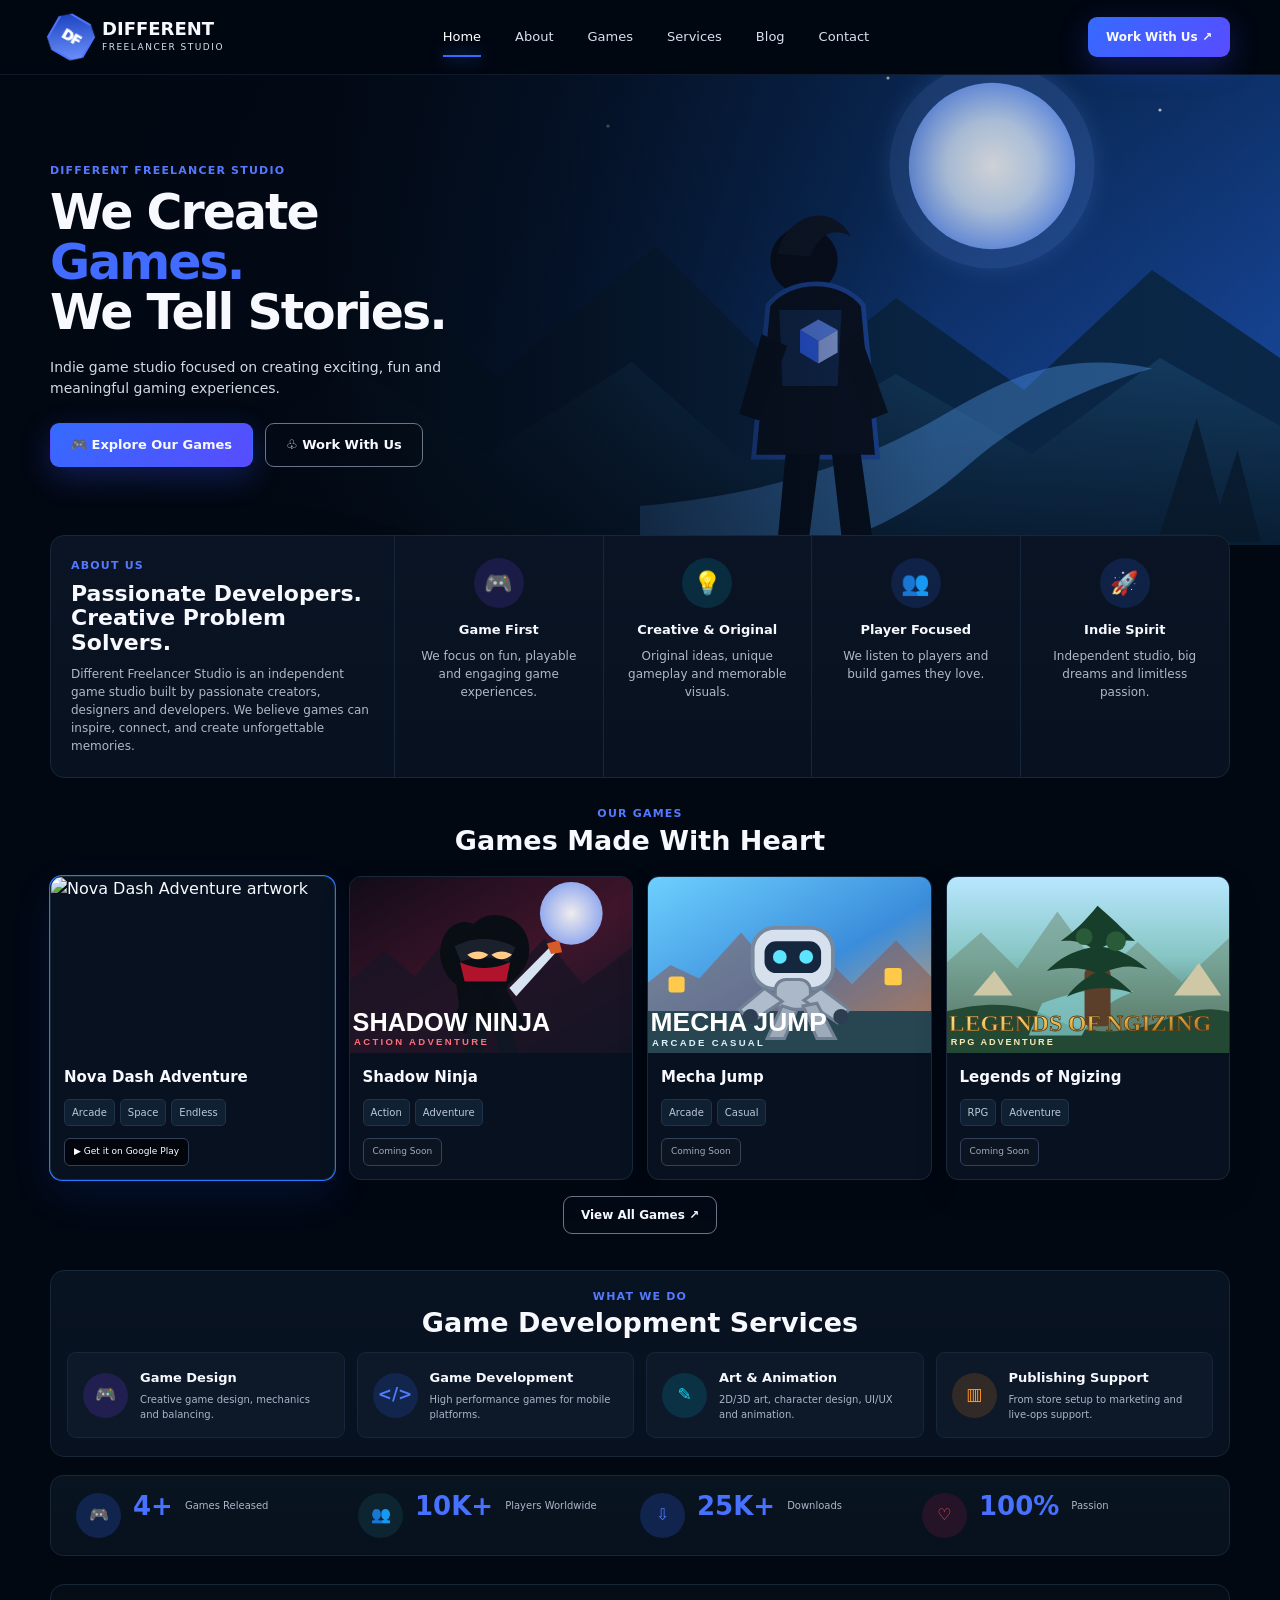
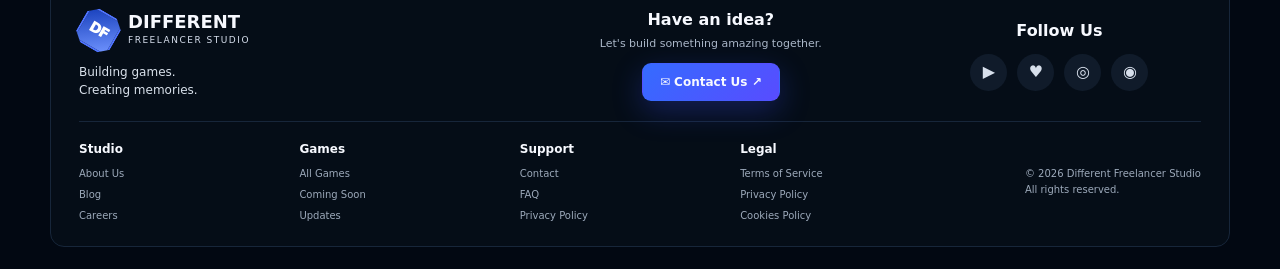
==== commit 1a7a3273: "Use new Nova Dash thumbnail asset" ====
--- a/index.html
+++ b/index.html
@@ -71,7 +71,7 @@
         </div>
         <div class="game-grid">
           <article class="game-card featured">
-            <img src="assets/images/games/game-1.svg" alt="Nova Dash Adventure artwork">
+            <img src="assets/images/games/game-1.png" alt="Nova Dash Adventure artwork">
             <div class="game-content">
               <h3>Nova Dash Adventure</h3>
               <div class="tags"><span>Arcade</span><span>Space</span><span>Endless</span></div>
--- a/assets/css/style.css
+++ b/assets/css/style.css
@@ -1,221 +1 @@
-/* ==========================================================================
-   Different Freelancer Studio — main stylesheet
-   Urutan: 1) Tokens  2) Base  3) Header  4) Hero  5) Games
-           6) About   7) Footer 8) Placeholder gambar 9) Responsive
-   ========================================================================== */
-
-/* 1) TOKENS — ubah warna situs cukup dari sini ----------------------------- */
-:root{
-  --bg:#020814;
-  --panel:#071426;
-  --panel2:#0b1a2e;
-  --text:#f5f7fb;
-  --muted:#9aa9bd;
-  --line:rgba(255,255,255,.10);
-  --blue:#2f6bff;
-  --orange:#ff8a00;
-  --orange2:#ffb000;
-  --cyan:#25bfff;
-  --radius:18px;
-  --max:1280px;
-}
-
-/* 2) BASE ------------------------------------------------------------------ */
-*{box-sizing:border-box;margin:0;padding:0}
-html{scroll-behavior:smooth}
-body{
-  font-family:Inter,ui-sans-serif,system-ui,-apple-system,BlinkMacSystemFont,"Segoe UI",sans-serif;
-  background:
-    radial-gradient(circle at 80% 8%,rgba(26,91,255,.16),transparent 30%),
-    radial-gradient(circle at 20% 35%,rgba(255,117,0,.06),transparent 28%),
-    var(--bg);
-  color:var(--text);
-  line-height:1.5;
-  overflow-x:hidden;
-}
-a{text-decoration:none;color:inherit}
-img{display:block;max-width:100%}
-ul{list-style:none}
-.container{width:min(var(--max),calc(100% - 40px));margin:auto}
-
-.sr-only{position:absolute;width:1px;height:1px;padding:0;overflow:hidden;clip:rect(0 0 0 0);white-space:nowrap;border:0}
-.skip-link{position:absolute;left:-9999px;top:0;background:var(--orange);color:#111;padding:10px 16px;border-radius:0 0 10px 0;font-weight:800;z-index:100}
-.skip-link:focus{left:0}
-:focus-visible{outline:2px solid var(--orange);outline-offset:3px}
-
-.btn{
-  display:inline-flex;align-items:center;justify-content:center;gap:9px;
-  padding:14px 22px;border-radius:12px;font-weight:800;font-size:14px;
-  border:1px solid transparent;transition:.2s;cursor:pointer;font-family:inherit;
-}
-.btn-primary{background:linear-gradient(135deg,var(--orange),var(--orange2));color:#111;box-shadow:0 10px 30px rgba(255,138,0,.18)}
-.btn-primary:hover{transform:translateY(-2px);filter:brightness(1.08)}
-.btn-ghost{border-color:#42546d;background:rgba(255,255,255,.02);color:var(--text)}
-.btn-ghost:hover{border-color:#71849f;background:rgba(255,255,255,.06)}
-
-.section{padding:34px 0}
-.section-head{display:flex;align-items:center;justify-content:space-between;gap:20px;margin-bottom:18px}
-.section-title{font-size:23px;font-weight:900}
-.section-title:before{content:"";display:inline-block;width:5px;height:23px;background:var(--orange);border-radius:5px;vertical-align:-4px;margin-right:11px}
-.view{color:#d8e2ef;font-size:13px}
-
-/* 3) HEADER ---------------------------------------------------------------- */
-.nav{
-  position:sticky;top:0;z-index:50;
-  border-bottom:1px solid var(--line);
-  background:rgba(2,8,20,.82);
-  backdrop-filter:blur(18px);
-}
-.nav-inner{height:76px;display:flex;align-items:center;justify-content:space-between;gap:30px}
-.brand{display:flex;align-items:center;gap:11px;font-weight:900;letter-spacing:.4px}
-.logo{
-  width:42px;height:42px;flex:none;border:2px solid var(--orange);
-  clip-path:polygon(0 0,72% 0,100% 25%,100% 100%,28% 100%,0 75%);
-  display:grid;place-items:center;color:var(--orange);font-weight:1000;overflow:hidden;
-}
-.logo img{width:100%;height:100%;object-fit:cover}
-.brand-text strong{display:block;font-size:17px;line-height:1}
-.brand-text small{display:block;color:var(--orange);font-size:9px;letter-spacing:2.5px}
-
-.links{display:flex;gap:32px;color:#dce4ef;font-size:14px}
-.links a{position:relative;padding:28px 0}
-.links a:hover,.links a.active{color:#fff}
-.links a.active:after{
-  content:"";position:absolute;bottom:0;left:0;right:0;height:3px;
-  background:var(--orange);border-radius:3px;
-}
-.nav-actions{display:flex;align-items:center;gap:12px}
-.lang{border:1px solid var(--line);padding:11px 15px;border-radius:12px;color:#dbe6f5;font-size:13px}
-.mobile-menu{display:none}
-
-/* 4) HERO ------------------------------------------------------------------ */
-.hero{position:relative;min-height:650px;display:flex;align-items:center;isolation:isolate}
-.hero-media{position:absolute;inset:0;z-index:-2;overflow:hidden}
-.hero-media img{width:100%;height:100%;object-fit:cover;opacity:.92}
-.hero:before{
-  content:"";position:absolute;inset:0;z-index:-1;
-  background:linear-gradient(90deg,var(--bg) 0%,rgba(2,8,20,.97) 30%,rgba(2,8,20,.48) 58%,rgba(2,8,20,.12) 100%);
-}
-.hero:after{content:"";position:absolute;inset:0;z-index:-1;background:linear-gradient(0deg,var(--bg),transparent 35%,rgba(2,8,20,.2))}
-.hero-content{padding:85px 0 100px;max-width:610px}
-.eyebrow{font-size:13px;letter-spacing:2px;color:#d7e1ef;margin-bottom:16px}
-.eyebrow span{display:inline-block;width:9px;height:9px;background:var(--cyan);border-radius:50%;margin-right:9px;box-shadow:0 0 14px var(--cyan)}
-h1{font-size:clamp(48px,7vw,82px);line-height:.98;letter-spacing:-3px;font-weight:950;text-transform:uppercase}
-h1 .orange{color:var(--orange)}
-.hero-desc{color:#c0ccdb;font-size:17px;max-width:560px;margin:24px 0 30px}
-.hero-buttons{display:flex;gap:14px;flex-wrap:wrap}
-.trust{display:flex;gap:27px;flex-wrap:wrap;margin-top:42px;color:#d2dcea;font-size:13px}
-.trust li{display:flex;align-items:center;gap:8px}
-.dot{width:8px;height:8px;border-radius:50%;background:var(--orange)}
-
-/* 5) GAMES ----------------------------------------------------------------- */
-.games{display:grid;grid-template-columns:1.2fr 1fr 1fr 1fr;gap:14px}
-.game{
-  background:linear-gradient(180deg,rgba(14,29,49,.92),rgba(6,17,31,.96));
-  border:1px solid var(--line);border-radius:16px;overflow:hidden;min-height:250px;
-  transition:.25s;
-}
-.game:hover{transform:translateY(-5px);border-color:rgba(255,138,0,.45)}
-.game-art{height:150px;overflow:hidden}
-.game-art img{width:100%;height:100%;object-fit:cover}
-.game-body{padding:15px}
-.game h3{font-size:19px;margin-bottom:3px}
-.game p{font-size:12px;color:var(--muted)}
-.game-meta{display:flex;align-items:center;justify-content:space-between;margin-top:12px}
-.tag{font-size:10px;border:1px solid #30425a;padding:5px 8px;border-radius:7px;color:#b9c8da}
-.rating{font-size:12px;color:#ffc34d}
-
-/* 6) ABOUT + NEWSLETTER ---------------------------------------------------- */
-.about{
-  display:grid;grid-template-columns:1.1fr 1.9fr 1fr;
-  border:1px solid var(--line);border-radius:var(--radius);overflow:hidden;
-  background:rgba(7,20,38,.7);
-}
-.about > div{padding:26px;border-right:1px solid var(--line)}
-.about > div:last-child{border-right:0}
-.about h2{font-size:23px;margin-bottom:10px}
-.about p{color:var(--muted);font-size:13px}
-.pills{display:flex;gap:7px;flex-wrap:wrap;margin-top:16px}
-.pill{font-size:10px;border:1px solid #2b4664;padding:5px 9px;border-radius:999px;color:#b9d0e8}
-.values{display:grid;grid-template-columns:repeat(4,1fr);gap:16px}
-.value{text-align:center}
-.icon{width:48px;height:48px;border:1px solid #285074;border-radius:50%;display:grid;place-items:center;margin:0 auto 10px;font-size:20px}
-.value h4{font-size:13px}
-.value p{margin-top:4px}
-.newsletter input{
-  width:100%;margin-top:15px;padding:13px 14px;border:1px solid #30425a;border-radius:10px;
-  background:var(--panel);color:#fff;outline:none;font-family:inherit;font-size:14px;
-}
-.newsletter button{width:100%;margin-top:9px}
-.form-note{min-height:18px;margin-top:9px;font-size:12px;color:var(--muted)}
-.form-note.ok{color:#7ce2a8}
-.form-note.err{color:#ff9b8a}
-
-/* 7) FOOTER ---------------------------------------------------------------- */
-.footer{padding:35px 0 45px;border-top:1px solid var(--line);margin-top:35px}
-.footer-top{display:grid;grid-template-columns:1.3fr 1fr 1fr 1fr;gap:30px}
-.footer p,.footer a{color:var(--muted);font-size:13px}
-.footer h4{font-size:14px;margin-bottom:12px}
-.footer .brand,.footer .brand strong{color:var(--text)}
-.footer .brand small{color:var(--orange)}
-.footer-tagline{margin-top:15px}
-.footer-links{display:grid;gap:8px}
-.footer-links a:hover{color:#fff}
-.social{display:flex;gap:9px}
-.social a{width:38px;height:38px;border:1px solid var(--line);border-radius:10px;display:grid;place-items:center;color:#dce5f1}
-.social a:hover{border-color:var(--orange);color:var(--orange)}
-.footer .footer-cta{margin-top:12px;color:#111;font-size:14px}
-.copyright{margin-top:35px;padding-top:18px;border-top:1px solid var(--line);display:flex;justify-content:space-between;gap:20px;color:#718096;font-size:11px}
-
-/* 8) PLACEHOLDER GAMBAR ----------------------------------------------------
-   Dipakai otomatis (lihat assets/js/main.js) kalau file gambar belum
-   diupload, supaya tidak muncul ikon "broken image". */
-.img-missing{position:relative;background:linear-gradient(135deg,#0b1a2e,#132b4a 55%,#1c2f4d)}
-.img-missing img{display:none}
-.img-missing:after{
-  content:attr(data-placeholder);
-  position:absolute;inset:0;display:grid;place-items:center;
-  font-size:11px;letter-spacing:2px;font-weight:800;color:rgba(255,255,255,.35);text-transform:uppercase;
-}
-.logo.img-missing{background:none}
-.logo.img-missing:after{content:"DF";font-size:15px;letter-spacing:0;color:var(--orange)}
-.hero-media.img-missing{background:linear-gradient(120deg,#04101f 0%,#0e2745 55%,#123a63 100%)}
-.hero-media.img-missing:after{content:""}
-
-/* 9) RESPONSIVE ------------------------------------------------------------ */
-@media(max-width:1000px){
-  .links{display:none}
-  .mobile-menu{display:block;border:1px solid var(--line);background:transparent;color:#fff;border-radius:10px;padding:10px 13px;font-size:16px;cursor:pointer}
-  .links.is-open{
-    display:flex;position:absolute;top:100%;left:0;right:0;flex-direction:column;gap:0;
-    background:var(--bg);border-bottom:1px solid #1b2b40;padding:10px 20px;
-  }
-  .links.is-open a{padding:14px 0}
-  .games{grid-template-columns:repeat(2,1fr)}
-  .about{grid-template-columns:1fr 1fr}
-  .about > div:nth-child(2){border-right:0}
-  .newsletter{grid-column:1/-1;border-top:1px solid var(--line)}
-  .footer-top{grid-template-columns:repeat(2,1fr)}
-}
-@media(max-width:650px){
-  .container{width:min(var(--max),calc(100% - 26px))}
-  .nav-inner{height:66px}
-  .nav-actions .lang,.nav-actions .btn{display:none}
-  .hero{min-height:600px}
-  .hero-content{padding:70px 0}
-  h1{font-size:48px;letter-spacing:-2px}
-  .hero-desc{font-size:15px}
-  .trust{gap:13px;display:grid;grid-template-columns:1fr 1fr}
-  .games{grid-template-columns:1fr}
-  .game-art{height:180px}
-  .about{grid-template-columns:1fr}
-  .about > div{border-right:0;border-bottom:1px solid var(--line)}
-  .values{grid-template-columns:1fr 1fr}
-  .footer-top{grid-template-columns:1fr 1fr}
-  .copyright{display:block}
-  .copyright > span{display:block;margin-top:7px}
-}
-@media(prefers-reduced-motion:reduce){
-  html{scroll-behavior:auto}
-  *{transition:none!important}
-}
+*{box-sizing:border-box;margin:0;padding:0}html{scroll-behavior:smooth}body{font-family:Inter,ui-sans-serif,system-ui,-apple-system,BlinkMacSystemFont,"Segoe UI",sans-serif;background:#020812;color:#f7f9ff;line-height:1.5;overflow-x:hidden}a{color:inherit;text-decoration:none}img{display:block;width:100%}.shell{width:min(1180px,calc(100% - 42px));margin:auto}.site-header{position:sticky;top:0;z-index:50;background:rgba(2,8,18,.92);backdrop-filter:blur(16px);border-bottom:1px solid rgba(120,160,220,.12)}.nav-wrap{height:74px;display:flex;align-items:center;justify-content:space-between;gap:24px}.brand{display:flex;align-items:center;gap:10px}.brand-mark{width:42px;height:42px;display:grid;place-items:center;border:2px solid #4f73ff;transform:rotate(30deg);font-weight:950;font-size:14px;letter-spacing:-1px;background:linear-gradient(145deg,#173fbb,#7094ff);color:white;clip-path:polygon(25% 0,75% 0,100% 22%,100% 78%,75% 100%,25% 100%,0 78%,0 22%)}.brand-mark::first-line{transform:rotate(-30deg)}.brand b{display:block;font-size:18px;line-height:1}.brand small{display:block;font-size:9px;letter-spacing:1.5px;color:#d9e1ef;margin-top:3px}.main-nav{display:flex;align-items:center;gap:34px;font-size:13px;color:#d8e1ef}.main-nav a{padding:28px 0;position:relative}.main-nav a:hover,.main-nav a.active{color:#fff}.main-nav a.active:after{content:"";position:absolute;height:2px;left:0;right:0;bottom:18px;background:#356bff;box-shadow:0 0 16px #356bff}.nav-cta,.btn.primary{background:linear-gradient(135deg,#356bff,#584cff);box-shadow:0 10px 30px rgba(58,80,255,.28)}.nav-cta{padding:11px 18px;border-radius:9px;font-size:12px;font-weight:750}.menu-btn{display:none;background:#0d1728;border:1px solid #20314b;color:#fff;border-radius:9px;padding:9px 12px}.hero{height:470px;position:relative;overflow:hidden}.hero-art{position:absolute;inset:0;background:url('../images/hero/hero.svg') center/cover no-repeat}.hero-shade{position:absolute;inset:0;background:linear-gradient(90deg,#020812 0%,rgba(2,8,18,.96) 25%,rgba(2,8,18,.72) 44%,rgba(2,8,18,.17) 73%,rgba(2,8,18,.08) 100%)}.hero-inner{position:relative;height:100%;display:flex;align-items:center}.hero-copy{max-width:500px;padding-top:10px}.kicker,.eyebrow{font-size:11px;letter-spacing:1.2px;color:#5479ff;font-weight:800}.hero h1{font-size:49px;line-height:1.02;letter-spacing:-2px;margin-top:8px;font-weight:850}.hero h1 span{color:#426cff}.hero-text{font-size:14px;color:#d2d9e5;max-width:420px;margin:19px 0 24px}.hero-actions{display:flex;gap:12px;flex-wrap:wrap}.btn{display:inline-flex;align-items:center;justify-content:center;min-height:44px;padding:0 20px;border-radius:9px;font-size:13px;font-weight:750;border:1px solid transparent;transition:.22s}.btn:hover{transform:translateY(-2px);filter:brightness(1.08)}.btn.secondary{border-color:#6b7586;background:rgba(4,11,22,.65)}.btn.small{min-height:38px;padding:0 17px;font-size:12px}.about-panel{margin-top:-10px;position:relative;z-index:5;display:grid;grid-template-columns:1.65fr repeat(4,1fr);background:linear-gradient(180deg,#0a1424,#07111f);border:1px solid #17263a;border-radius:14px;overflow:hidden}.about-panel>div{padding:22px 20px}.about-copy{border-right:1px solid #17263a}.about-copy h2{font-size:22px;line-height:1.12;margin:7px 0 10px}.about-copy p:last-child,.value-card p{color:#aeb9c9;font-size:12px}.value-card{text-align:center;border-right:1px solid #17263a}.value-card:last-child{border-right:0}.round-icon{width:50px;height:50px;border-radius:50%;display:grid;place-items:center;margin:0 auto 12px;background:rgba(112,70,255,.16);font-size:23px}.round-icon.cyan{background:rgba(0,214,255,.13)}.round-icon.blue{background:rgba(50,104,255,.16)}.value-card h3{font-size:13px;margin-bottom:7px}.games-section{padding:28px 0 20px}.section-title.center{text-align:center}.section-title h2{font-size:27px;line-height:1.2;margin-top:2px}.game-grid{display:grid;grid-template-columns:repeat(4,1fr);gap:14px;margin-top:19px}.game-card{background:#07111f;border:1px solid #19293c;border-radius:12px;overflow:hidden;box-shadow:0 12px 30px rgba(0,0,0,.17);transition:.25s}.game-card:hover{transform:translateY(-4px);border-color:#2b4f80}.game-card.featured{box-shadow:0 0 0 1px #2678ff,0 15px 40px rgba(25,84,255,.12)}.game-card img{height:176px;object-fit:cover}.game-content{padding:13px}.game-content h3{font-size:15px;margin-bottom:10px}.tags{display:flex;gap:5px;flex-wrap:wrap;margin-bottom:11px}.tags span{font-size:10px;color:#bcc8d8;background:#102033;border:1px solid #20334b;padding:5px 7px;border-radius:5px}.store-badge{display:inline-flex;align-items:center;min-height:28px;padding:0 9px;border:1px solid #33425a;background:#02060c;border-radius:6px;font-size:9px;color:#fff}.store-badge.muted{color:#9facbd;background:#0b1420}.center-button{text-align:center;margin-top:16px}.services{margin-top:16px;background:linear-gradient(180deg,#081321,#07111f);border:1px solid #17263a;border-radius:14px;padding:18px 16px}.service-grid{display:grid;grid-template-columns:repeat(4,1fr);gap:12px;margin-top:13px}.service-grid article{display:flex;align-items:center;gap:12px;background:#0d1829;border:1px solid #17263a;border-radius:9px;padding:15px}.service-icon{width:45px;height:45px;border-radius:50%;display:grid;place-items:center;flex:none;font-weight:900;font-size:17px}.service-icon.purple{background:rgba(118,62,255,.18);color:#845cff}.service-icon.blue{background:rgba(44,102,255,.17);color:#4d7cff}.service-icon.cyan{background:rgba(0,215,245,.13);color:#1ad8f3}.service-icon.orange{background:rgba(255,148,22,.15);color:#ff9a23}.service-grid h3{font-size:13px}.service-grid p{color:#a9b6c6;font-size:10px;margin-top:4px}.stats{margin-top:18px;display:grid;grid-template-columns:repeat(4,1fr);background:linear-gradient(180deg,#091421,#07111d);border:1px solid #17263a;border-radius:13px;padding:17px 25px}.stats>div{display:grid;grid-template-columns:auto auto 1fr;align-items:center;gap:4px 12px}.stat-icon{grid-row:1/3;width:45px;height:45px;border-radius:50%;display:grid;place-items:center;background:#10244e;color:#4e78ff}.stat-icon.red{color:#ff5060;background:#251428}.stat-icon.cyan-text{color:#20dbe8;background:#0d2530}.stats strong{font-size:26px;color:#4771ff;line-height:1}.stats small{font-size:10px;color:#aab7c8}.footer{margin-top:28px;margin-bottom:22px;border:1px solid #17263a;border-radius:14px;background:#050d17;padding:23px 28px}.footer-top{display:grid;grid-template-columns:1.2fr 1fr .8fr;gap:30px;align-items:center}.footer-brand .brand-mark{width:39px;height:39px}.footer-tagline{font-size:12px;color:#d9e1eb;margin-top:13px}.footer-idea{text-align:center}.footer-idea p{font-size:11px;color:#aab7c8;margin:4px 0 11px}.footer-social{text-align:center}.socials{display:flex;gap:10px;justify-content:center;margin-top:11px}.socials a{width:37px;height:37px;border-radius:50%;display:grid;place-items:center;background:#101b2a;color:#d7dfeb}.footer-links{margin-top:20px;padding-top:18px;border-top:1px solid #17263a;display:grid;grid-template-columns:repeat(4,1fr) 1.2fr;gap:20px}.footer-links div{display:grid;align-content:start;gap:6px}.footer-links b{font-size:12px;margin-bottom:2px}.footer-links a,.copyright{font-size:10px;color:#9ca9ba}.copyright{justify-self:end;align-self:center;line-height:1.6}@media(max-width:980px){.main-nav{gap:18px}.about-panel{grid-template-columns:1.4fr repeat(2,1fr)}.about-copy{grid-row:span 2}.value-card:nth-child(4){border-top:1px solid #17263a}.value-card:nth-child(5){border-top:1px solid #17263a}.game-grid,.service-grid{grid-template-columns:repeat(2,1fr)}.stats{grid-template-columns:repeat(2,1fr);gap:18px}.footer-links{grid-template-columns:repeat(3,1fr)}.copyright{justify-self:start}}@media(max-width:760px){.shell{width:min(100% - 24px,1180px)}.nav-cta{display:none}.menu-btn{display:block}.main-nav{display:none;position:absolute;top:74px;left:0;right:0;background:#030a14;border-bottom:1px solid #17263a;flex-direction:column;gap:0;padding:10px 22px}.main-nav.open{display:flex}.main-nav a{width:100%;padding:12px 0}.main-nav a.active:after{display:none}.hero{height:560px}.hero-art{background-position:65% center}.hero-shade{background:linear-gradient(90deg,#020812 0%,rgba(2,8,18,.9) 50%,rgba(2,8,18,.35) 100%)}.hero-copy{max-width:390px}.hero h1{font-size:43px}.about-panel{grid-template-columns:1fr 1fr;margin-top:0}.about-copy{grid-column:1/-1;grid-row:auto;border-right:0;border-bottom:1px solid #17263a}.value-card{border-top:1px solid #17263a}.game-grid{grid-template-columns:1fr 1fr}.game-card img{height:155px}.footer-top{grid-template-columns:1fr}.footer-idea,.footer-social{text-align:left}.socials{justify-content:flex-start}}@media(max-width:520px){.brand b{font-size:15px}.brand small{font-size:7px}.hero{height:520px}.hero h1{font-size:38px}.hero-text{font-size:13px}.about-panel{grid-template-columns:1fr}.value-card{border-right:0}.game-grid,.service-grid,.stats{grid-template-columns:1fr}.game-card img{height:185px}.footer-links{grid-template-columns:1fr 1fr}.copyright{grid-column:1/-1}.section-title h2{font-size:23px}}
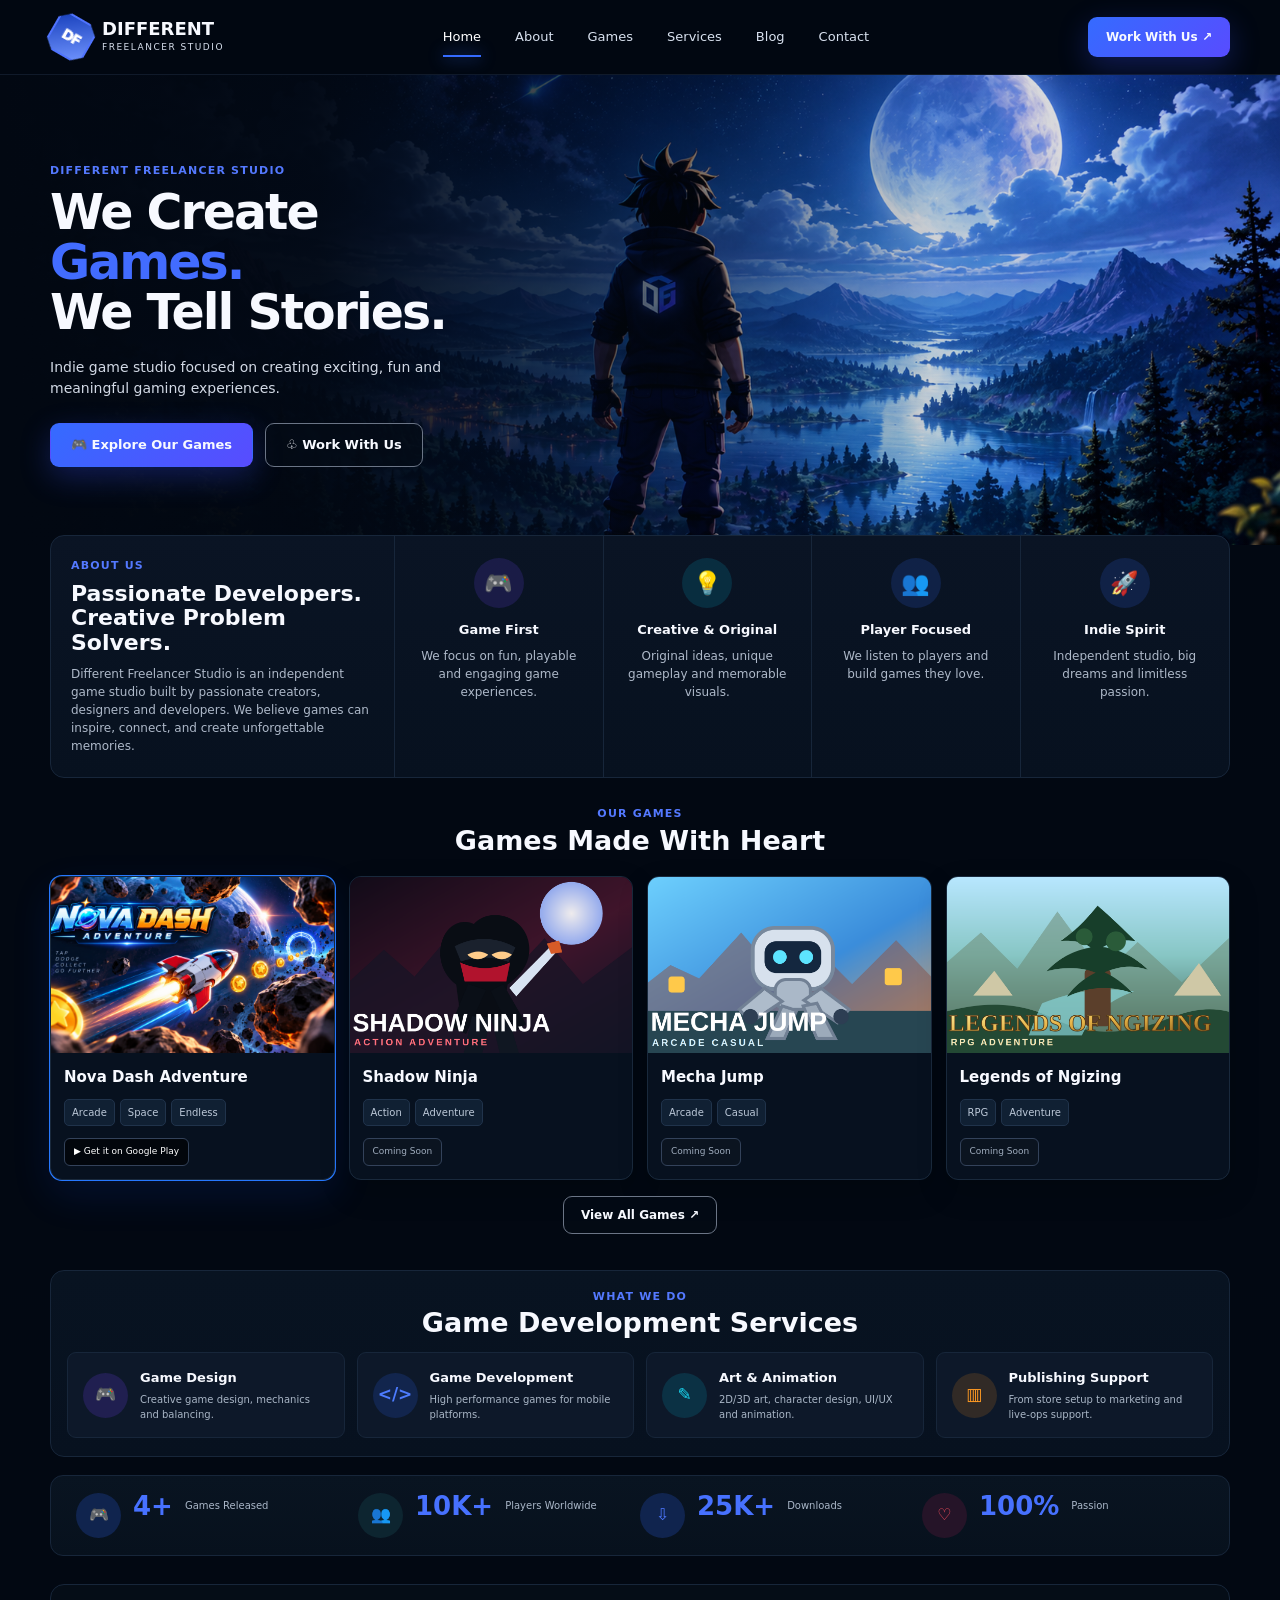
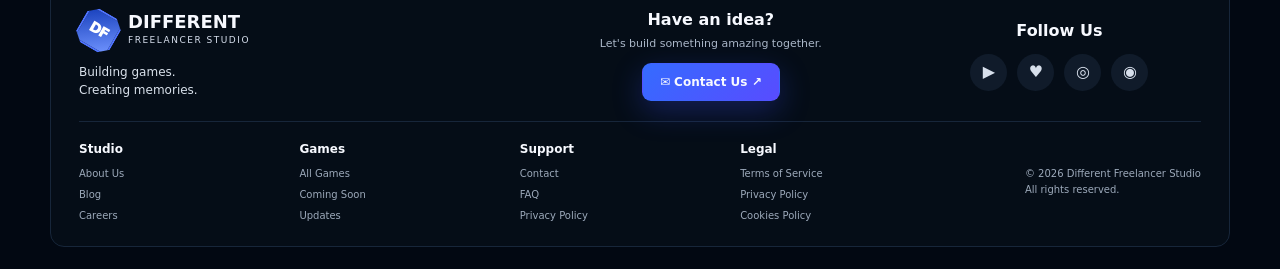
==== commit d042e9d6: "Tidy up repo so game images are easy to swap via GitHub upload Standardize every game card on the .p" ====
--- a/index.html
+++ b/index.html
@@ -79,7 +79,7 @@
             </div>
           </article>
           <article class="game-card">
-            <img src="assets/images/games/game-2.svg" alt="Shadow Ninja artwork">
+            <img src="assets/images/games/game-2.png" alt="Shadow Ninja artwork">
             <div class="game-content">
               <h3>Shadow Ninja</h3>
               <div class="tags"><span>Action</span><span>Adventure</span></div>
@@ -87,7 +87,7 @@
             </div>
           </article>
           <article class="game-card">
-            <img src="assets/images/games/game-3.svg" alt="Mecha Jump artwork">
+            <img src="assets/images/games/game-3.png" alt="Mecha Jump artwork">
             <div class="game-content">
               <h3>Mecha Jump</h3>
               <div class="tags"><span>Arcade</span><span>Casual</span></div>
@@ -95,7 +95,7 @@
             </div>
           </article>
           <article class="game-card">
-            <img src="assets/images/games/game-4.svg" alt="Legends of Ngizing artwork">
+            <img src="assets/images/games/game-4.png" alt="Legends of Ngizing artwork">
             <div class="game-content">
               <h3>Legends of Ngizing</h3>
               <div class="tags"><span>RPG</span><span>Adventure</span></div>
--- a/assets/css/style.css
+++ b/assets/css/style.css
@@ -1 +1 @@
-*{box-sizing:border-box;margin:0;padding:0}html{scroll-behavior:smooth}body{font-family:Inter,ui-sans-serif,system-ui,-apple-system,BlinkMacSystemFont,"Segoe UI",sans-serif;background:#020812;color:#f7f9ff;line-height:1.5;overflow-x:hidden}a{color:inherit;text-decoration:none}img{display:block;width:100%}.shell{width:min(1180px,calc(100% - 42px));margin:auto}.site-header{position:sticky;top:0;z-index:50;background:rgba(2,8,18,.92);backdrop-filter:blur(16px);border-bottom:1px solid rgba(120,160,220,.12)}.nav-wrap{height:74px;display:flex;align-items:center;justify-content:space-between;gap:24px}.brand{display:flex;align-items:center;gap:10px}.brand-mark{width:42px;height:42px;display:grid;place-items:center;border:2px solid #4f73ff;transform:rotate(30deg);font-weight:950;font-size:14px;letter-spacing:-1px;background:linear-gradient(145deg,#173fbb,#7094ff);color:white;clip-path:polygon(25% 0,75% 0,100% 22%,100% 78%,75% 100%,25% 100%,0 78%,0 22%)}.brand-mark::first-line{transform:rotate(-30deg)}.brand b{display:block;font-size:18px;line-height:1}.brand small{display:block;font-size:9px;letter-spacing:1.5px;color:#d9e1ef;margin-top:3px}.main-nav{display:flex;align-items:center;gap:34px;font-size:13px;color:#d8e1ef}.main-nav a{padding:28px 0;position:relative}.main-nav a:hover,.main-nav a.active{color:#fff}.main-nav a.active:after{content:"";position:absolute;height:2px;left:0;right:0;bottom:18px;background:#356bff;box-shadow:0 0 16px #356bff}.nav-cta,.btn.primary{background:linear-gradient(135deg,#356bff,#584cff);box-shadow:0 10px 30px rgba(58,80,255,.28)}.nav-cta{padding:11px 18px;border-radius:9px;font-size:12px;font-weight:750}.menu-btn{display:none;background:#0d1728;border:1px solid #20314b;color:#fff;border-radius:9px;padding:9px 12px}.hero{height:470px;position:relative;overflow:hidden}.hero-art{position:absolute;inset:0;background:url('../images/hero/hero.svg') center/cover no-repeat}.hero-shade{position:absolute;inset:0;background:linear-gradient(90deg,#020812 0%,rgba(2,8,18,.96) 25%,rgba(2,8,18,.72) 44%,rgba(2,8,18,.17) 73%,rgba(2,8,18,.08) 100%)}.hero-inner{position:relative;height:100%;display:flex;align-items:center}.hero-copy{max-width:500px;padding-top:10px}.kicker,.eyebrow{font-size:11px;letter-spacing:1.2px;color:#5479ff;font-weight:800}.hero h1{font-size:49px;line-height:1.02;letter-spacing:-2px;margin-top:8px;font-weight:850}.hero h1 span{color:#426cff}.hero-text{font-size:14px;color:#d2d9e5;max-width:420px;margin:19px 0 24px}.hero-actions{display:flex;gap:12px;flex-wrap:wrap}.btn{display:inline-flex;align-items:center;justify-content:center;min-height:44px;padding:0 20px;border-radius:9px;font-size:13px;font-weight:750;border:1px solid transparent;transition:.22s}.btn:hover{transform:translateY(-2px);filter:brightness(1.08)}.btn.secondary{border-color:#6b7586;background:rgba(4,11,22,.65)}.btn.small{min-height:38px;padding:0 17px;font-size:12px}.about-panel{margin-top:-10px;position:relative;z-index:5;display:grid;grid-template-columns:1.65fr repeat(4,1fr);background:linear-gradient(180deg,#0a1424,#07111f);border:1px solid #17263a;border-radius:14px;overflow:hidden}.about-panel>div{padding:22px 20px}.about-copy{border-right:1px solid #17263a}.about-copy h2{font-size:22px;line-height:1.12;margin:7px 0 10px}.about-copy p:last-child,.value-card p{color:#aeb9c9;font-size:12px}.value-card{text-align:center;border-right:1px solid #17263a}.value-card:last-child{border-right:0}.round-icon{width:50px;height:50px;border-radius:50%;display:grid;place-items:center;margin:0 auto 12px;background:rgba(112,70,255,.16);font-size:23px}.round-icon.cyan{background:rgba(0,214,255,.13)}.round-icon.blue{background:rgba(50,104,255,.16)}.value-card h3{font-size:13px;margin-bottom:7px}.games-section{padding:28px 0 20px}.section-title.center{text-align:center}.section-title h2{font-size:27px;line-height:1.2;margin-top:2px}.game-grid{display:grid;grid-template-columns:repeat(4,1fr);gap:14px;margin-top:19px}.game-card{background:#07111f;border:1px solid #19293c;border-radius:12px;overflow:hidden;box-shadow:0 12px 30px rgba(0,0,0,.17);transition:.25s}.game-card:hover{transform:translateY(-4px);border-color:#2b4f80}.game-card.featured{box-shadow:0 0 0 1px #2678ff,0 15px 40px rgba(25,84,255,.12)}.game-card img{height:176px;object-fit:cover}.game-content{padding:13px}.game-content h3{font-size:15px;margin-bottom:10px}.tags{display:flex;gap:5px;flex-wrap:wrap;margin-bottom:11px}.tags span{font-size:10px;color:#bcc8d8;background:#102033;border:1px solid #20334b;padding:5px 7px;border-radius:5px}.store-badge{display:inline-flex;align-items:center;min-height:28px;padding:0 9px;border:1px solid #33425a;background:#02060c;border-radius:6px;font-size:9px;color:#fff}.store-badge.muted{color:#9facbd;background:#0b1420}.center-button{text-align:center;margin-top:16px}.services{margin-top:16px;background:linear-gradient(180deg,#081321,#07111f);border:1px solid #17263a;border-radius:14px;padding:18px 16px}.service-grid{display:grid;grid-template-columns:repeat(4,1fr);gap:12px;margin-top:13px}.service-grid article{display:flex;align-items:center;gap:12px;background:#0d1829;border:1px solid #17263a;border-radius:9px;padding:15px}.service-icon{width:45px;height:45px;border-radius:50%;display:grid;place-items:center;flex:none;font-weight:900;font-size:17px}.service-icon.purple{background:rgba(118,62,255,.18);color:#845cff}.service-icon.blue{background:rgba(44,102,255,.17);color:#4d7cff}.service-icon.cyan{background:rgba(0,215,245,.13);color:#1ad8f3}.service-icon.orange{background:rgba(255,148,22,.15);color:#ff9a23}.service-grid h3{font-size:13px}.service-grid p{color:#a9b6c6;font-size:10px;margin-top:4px}.stats{margin-top:18px;display:grid;grid-template-columns:repeat(4,1fr);background:linear-gradient(180deg,#091421,#07111d);border:1px solid #17263a;border-radius:13px;padding:17px 25px}.stats>div{display:grid;grid-template-columns:auto auto 1fr;align-items:center;gap:4px 12px}.stat-icon{grid-row:1/3;width:45px;height:45px;border-radius:50%;display:grid;place-items:center;background:#10244e;color:#4e78ff}.stat-icon.red{color:#ff5060;background:#251428}.stat-icon.cyan-text{color:#20dbe8;background:#0d2530}.stats strong{font-size:26px;color:#4771ff;line-height:1}.stats small{font-size:10px;color:#aab7c8}.footer{margin-top:28px;margin-bottom:22px;border:1px solid #17263a;border-radius:14px;background:#050d17;padding:23px 28px}.footer-top{display:grid;grid-template-columns:1.2fr 1fr .8fr;gap:30px;align-items:center}.footer-brand .brand-mark{width:39px;height:39px}.footer-tagline{font-size:12px;color:#d9e1eb;margin-top:13px}.footer-idea{text-align:center}.footer-idea p{font-size:11px;color:#aab7c8;margin:4px 0 11px}.footer-social{text-align:center}.socials{display:flex;gap:10px;justify-content:center;margin-top:11px}.socials a{width:37px;height:37px;border-radius:50%;display:grid;place-items:center;background:#101b2a;color:#d7dfeb}.footer-links{margin-top:20px;padding-top:18px;border-top:1px solid #17263a;display:grid;grid-template-columns:repeat(4,1fr) 1.2fr;gap:20px}.footer-links div{display:grid;align-content:start;gap:6px}.footer-links b{font-size:12px;margin-bottom:2px}.footer-links a,.copyright{font-size:10px;color:#9ca9ba}.copyright{justify-self:end;align-self:center;line-height:1.6}@media(max-width:980px){.main-nav{gap:18px}.about-panel{grid-template-columns:1.4fr repeat(2,1fr)}.about-copy{grid-row:span 2}.value-card:nth-child(4){border-top:1px solid #17263a}.value-card:nth-child(5){border-top:1px solid #17263a}.game-grid,.service-grid{grid-template-columns:repeat(2,1fr)}.stats{grid-template-columns:repeat(2,1fr);gap:18px}.footer-links{grid-template-columns:repeat(3,1fr)}.copyright{justify-self:start}}@media(max-width:760px){.shell{width:min(100% - 24px,1180px)}.nav-cta{display:none}.menu-btn{display:block}.main-nav{display:none;position:absolute;top:74px;left:0;right:0;background:#030a14;border-bottom:1px solid #17263a;flex-direction:column;gap:0;padding:10px 22px}.main-nav.open{display:flex}.main-nav a{width:100%;padding:12px 0}.main-nav a.active:after{display:none}.hero{height:560px}.hero-art{background-position:65% center}.hero-shade{background:linear-gradient(90deg,#020812 0%,rgba(2,8,18,.9) 50%,rgba(2,8,18,.35) 100%)}.hero-copy{max-width:390px}.hero h1{font-size:43px}.about-panel{grid-template-columns:1fr 1fr;margin-top:0}.about-copy{grid-column:1/-1;grid-row:auto;border-right:0;border-bottom:1px solid #17263a}.value-card{border-top:1px solid #17263a}.game-grid{grid-template-columns:1fr 1fr}.game-card img{height:155px}.footer-top{grid-template-columns:1fr}.footer-idea,.footer-social{text-align:left}.socials{justify-content:flex-start}}@media(max-width:520px){.brand b{font-size:15px}.brand small{font-size:7px}.hero{height:520px}.hero h1{font-size:38px}.hero-text{font-size:13px}.about-panel{grid-template-columns:1fr}.value-card{border-right:0}.game-grid,.service-grid,.stats{grid-template-columns:1fr}.game-card img{height:185px}.footer-links{grid-template-columns:1fr 1fr}.copyright{grid-column:1/-1}.section-title h2{font-size:23px}}
+*{box-sizing:border-box;margin:0;padding:0}html{scroll-behavior:smooth}body{font-family:Inter,ui-sans-serif,system-ui,-apple-system,BlinkMacSystemFont,"Segoe UI",sans-serif;background:#020812;color:#f7f9ff;line-height:1.5;overflow-x:hidden}a{color:inherit;text-decoration:none}img{display:block;width:100%}.shell{width:min(1180px,calc(100% - 42px));margin:auto}.site-header{position:sticky;top:0;z-index:50;background:rgba(2,8,18,.92);backdrop-filter:blur(16px);border-bottom:1px solid rgba(120,160,220,.12)}.nav-wrap{height:74px;display:flex;align-items:center;justify-content:space-between;gap:24px}.brand{display:flex;align-items:center;gap:10px}.brand-mark{width:42px;height:42px;display:grid;place-items:center;border:2px solid #4f73ff;transform:rotate(30deg);font-weight:950;font-size:14px;letter-spacing:-1px;background:linear-gradient(145deg,#173fbb,#7094ff);color:white;clip-path:polygon(25% 0,75% 0,100% 22%,100% 78%,75% 100%,25% 100%,0 78%,0 22%)}.brand-mark::first-line{transform:rotate(-30deg)}.brand b{display:block;font-size:18px;line-height:1}.brand small{display:block;font-size:9px;letter-spacing:1.5px;color:#d9e1ef;margin-top:3px}.main-nav{display:flex;align-items:center;gap:34px;font-size:13px;color:#d8e1ef}.main-nav a{padding:28px 0;position:relative}.main-nav a:hover,.main-nav a.active{color:#fff}.main-nav a.active:after{content:"";position:absolute;height:2px;left:0;right:0;bottom:18px;background:#356bff;box-shadow:0 0 16px #356bff}.nav-cta,.btn.primary{background:linear-gradient(135deg,#356bff,#584cff);box-shadow:0 10px 30px rgba(58,80,255,.28)}.nav-cta{padding:11px 18px;border-radius:9px;font-size:12px;font-weight:750}.menu-btn{display:none;background:#0d1728;border:1px solid #20314b;color:#fff;border-radius:9px;padding:9px 12px}.hero{height:470px;position:relative;overflow:hidden}.hero-art{position:absolute;inset:0;background:url('../images/hero/hero.jpg') center/cover no-repeat}.hero-shade{position:absolute;inset:0;background:linear-gradient(90deg,#020812 0%,rgba(2,8,18,.96) 25%,rgba(2,8,18,.72) 44%,rgba(2,8,18,.17) 73%,rgba(2,8,18,.08) 100%)}.hero-inner{position:relative;height:100%;display:flex;align-items:center}.hero-copy{max-width:500px;padding-top:10px}.kicker,.eyebrow{font-size:11px;letter-spacing:1.2px;color:#5479ff;font-weight:800}.hero h1{font-size:49px;line-height:1.02;letter-spacing:-2px;margin-top:8px;font-weight:850}.hero h1 span{color:#426cff}.hero-text{font-size:14px;color:#d2d9e5;max-width:420px;margin:19px 0 24px}.hero-actions{display:flex;gap:12px;flex-wrap:wrap}.btn{display:inline-flex;align-items:center;justify-content:center;min-height:44px;padding:0 20px;border-radius:9px;font-size:13px;font-weight:750;border:1px solid transparent;transition:.22s}.btn:hover{transform:translateY(-2px);filter:brightness(1.08)}.btn.secondary{border-color:#6b7586;background:rgba(4,11,22,.65)}.btn.small{min-height:38px;padding:0 17px;font-size:12px}.about-panel{margin-top:-10px;position:relative;z-index:5;display:grid;grid-template-columns:1.65fr repeat(4,1fr);background:linear-gradient(180deg,#0a1424,#07111f);border:1px solid #17263a;border-radius:14px;overflow:hidden}.about-panel>div{padding:22px 20px}.about-copy{border-right:1px solid #17263a}.about-copy h2{font-size:22px;line-height:1.12;margin:7px 0 10px}.about-copy p:last-child,.value-card p{color:#aeb9c9;font-size:12px}.value-card{text-align:center;border-right:1px solid #17263a}.value-card:last-child{border-right:0}.round-icon{width:50px;height:50px;border-radius:50%;display:grid;place-items:center;margin:0 auto 12px;background:rgba(112,70,255,.16);font-size:23px}.round-icon.cyan{background:rgba(0,214,255,.13)}.round-icon.blue{background:rgba(50,104,255,.16)}.value-card h3{font-size:13px;margin-bottom:7px}.games-section{padding:28px 0 20px}.section-title.center{text-align:center}.section-title h2{font-size:27px;line-height:1.2;margin-top:2px}.game-grid{display:grid;grid-template-columns:repeat(4,1fr);gap:14px;margin-top:19px}.game-card{background:#07111f;border:1px solid #19293c;border-radius:12px;overflow:hidden;box-shadow:0 12px 30px rgba(0,0,0,.17);transition:.25s}.game-card:hover{transform:translateY(-4px);border-color:#2b4f80}.game-card.featured{box-shadow:0 0 0 1px #2678ff,0 15px 40px rgba(25,84,255,.12)}.game-card img{height:176px;object-fit:cover}.game-content{padding:13px}.game-content h3{font-size:15px;margin-bottom:10px}.tags{display:flex;gap:5px;flex-wrap:wrap;margin-bottom:11px}.tags span{font-size:10px;color:#bcc8d8;background:#102033;border:1px solid #20334b;padding:5px 7px;border-radius:5px}.store-badge{display:inline-flex;align-items:center;min-height:28px;padding:0 9px;border:1px solid #33425a;background:#02060c;border-radius:6px;font-size:9px;color:#fff}.store-badge.muted{color:#9facbd;background:#0b1420}.center-button{text-align:center;margin-top:16px}.services{margin-top:16px;background:linear-gradient(180deg,#081321,#07111f);border:1px solid #17263a;border-radius:14px;padding:18px 16px}.service-grid{display:grid;grid-template-columns:repeat(4,1fr);gap:12px;margin-top:13px}.service-grid article{display:flex;align-items:center;gap:12px;background:#0d1829;border:1px solid #17263a;border-radius:9px;padding:15px}.service-icon{width:45px;height:45px;border-radius:50%;display:grid;place-items:center;flex:none;font-weight:900;font-size:17px}.service-icon.purple{background:rgba(118,62,255,.18);color:#845cff}.service-icon.blue{background:rgba(44,102,255,.17);color:#4d7cff}.service-icon.cyan{background:rgba(0,215,245,.13);color:#1ad8f3}.service-icon.orange{background:rgba(255,148,22,.15);color:#ff9a23}.service-grid h3{font-size:13px}.service-grid p{color:#a9b6c6;font-size:10px;margin-top:4px}.stats{margin-top:18px;display:grid;grid-template-columns:repeat(4,1fr);background:linear-gradient(180deg,#091421,#07111d);border:1px solid #17263a;border-radius:13px;padding:17px 25px}.stats>div{display:grid;grid-template-columns:auto auto 1fr;align-items:center;gap:4px 12px}.stat-icon{grid-row:1/3;width:45px;height:45px;border-radius:50%;display:grid;place-items:center;background:#10244e;color:#4e78ff}.stat-icon.red{color:#ff5060;background:#251428}.stat-icon.cyan-text{color:#20dbe8;background:#0d2530}.stats strong{font-size:26px;color:#4771ff;line-height:1}.stats small{font-size:10px;color:#aab7c8}.footer{margin-top:28px;margin-bottom:22px;border:1px solid #17263a;border-radius:14px;background:#050d17;padding:23px 28px}.footer-top{display:grid;grid-template-columns:1.2fr 1fr .8fr;gap:30px;align-items:center}.footer-brand .brand-mark{width:39px;height:39px}.footer-tagline{font-size:12px;color:#d9e1eb;margin-top:13px}.footer-idea{text-align:center}.footer-idea p{font-size:11px;color:#aab7c8;margin:4px 0 11px}.footer-social{text-align:center}.socials{display:flex;gap:10px;justify-content:center;margin-top:11px}.socials a{width:37px;height:37px;border-radius:50%;display:grid;place-items:center;background:#101b2a;color:#d7dfeb}.footer-links{margin-top:20px;padding-top:18px;border-top:1px solid #17263a;display:grid;grid-template-columns:repeat(4,1fr) 1.2fr;gap:20px}.footer-links div{display:grid;align-content:start;gap:6px}.footer-links b{font-size:12px;margin-bottom:2px}.footer-links a,.copyright{font-size:10px;color:#9ca9ba}.copyright{justify-self:end;align-self:center;line-height:1.6}@media(max-width:980px){.main-nav{gap:18px}.about-panel{grid-template-columns:1.4fr repeat(2,1fr)}.about-copy{grid-row:span 2}.value-card:nth-child(4){border-top:1px solid #17263a}.value-card:nth-child(5){border-top:1px solid #17263a}.game-grid,.service-grid{grid-template-columns:repeat(2,1fr)}.stats{grid-template-columns:repeat(2,1fr);gap:18px}.footer-links{grid-template-columns:repeat(3,1fr)}.copyright{justify-self:start}}@media(max-width:760px){.shell{width:min(100% - 24px,1180px)}.nav-cta{display:none}.menu-btn{display:block}.main-nav{display:none;position:absolute;top:74px;left:0;right:0;background:#030a14;border-bottom:1px solid #17263a;flex-direction:column;gap:0;padding:10px 22px}.main-nav.open{display:flex}.main-nav a{width:100%;padding:12px 0}.main-nav a.active:after{display:none}.hero{height:560px}.hero-art{background-position:65% center}.hero-shade{background:linear-gradient(90deg,#020812 0%,rgba(2,8,18,.9) 50%,rgba(2,8,18,.35) 100%)}.hero-copy{max-width:390px}.hero h1{font-size:43px}.about-panel{grid-template-columns:1fr 1fr;margin-top:0}.about-copy{grid-column:1/-1;grid-row:auto;border-right:0;border-bottom:1px solid #17263a}.value-card{border-top:1px solid #17263a}.game-grid{grid-template-columns:1fr 1fr}.game-card img{height:155px}.footer-top{grid-template-columns:1fr}.footer-idea,.footer-social{text-align:left}.socials{justify-content:flex-start}}@media(max-width:520px){.brand b{font-size:15px}.brand small{font-size:7px}.hero{height:520px}.hero h1{font-size:38px}.hero-text{font-size:13px}.about-panel{grid-template-columns:1fr}.value-card{border-right:0}.game-grid,.service-grid,.stats{grid-template-columns:1fr}.game-card img{height:185px}.footer-links{grid-template-columns:1fr 1fr}.copyright{grid-column:1/-1}.section-title h2{font-size:23px}}
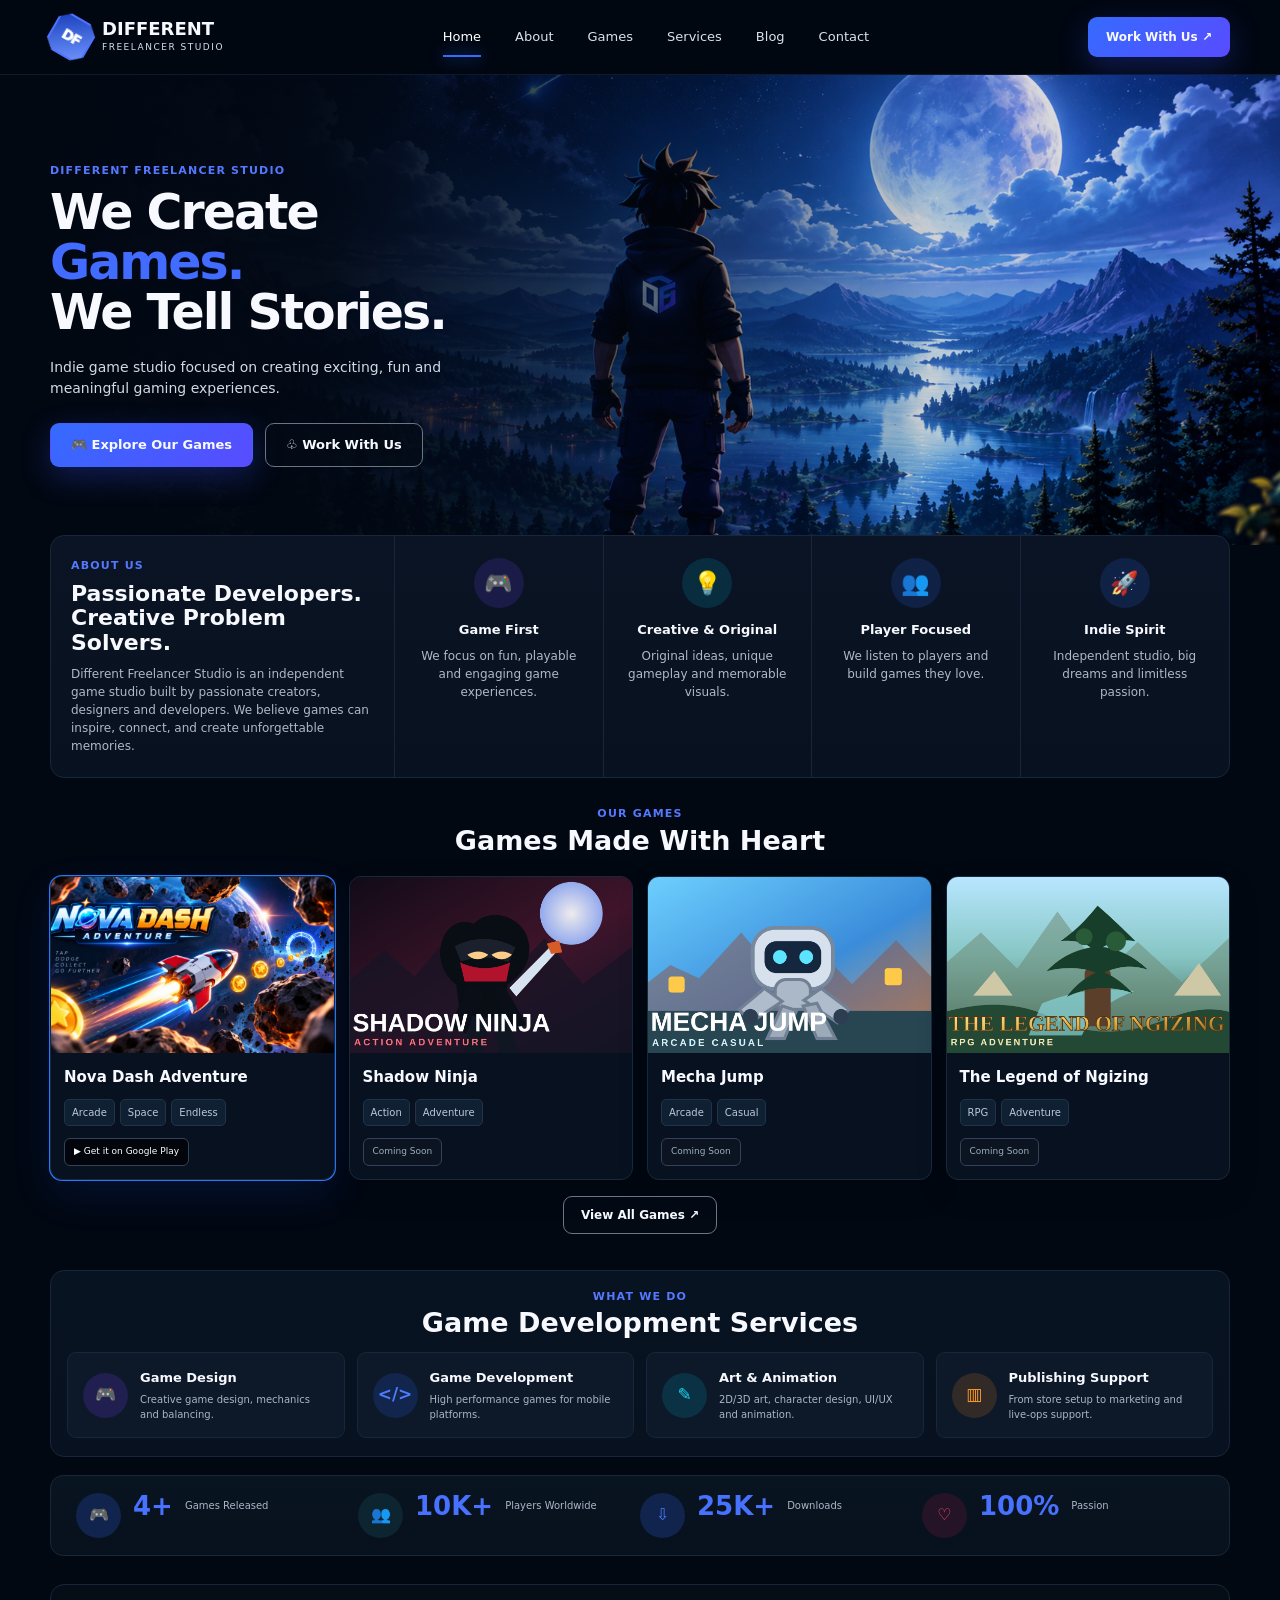
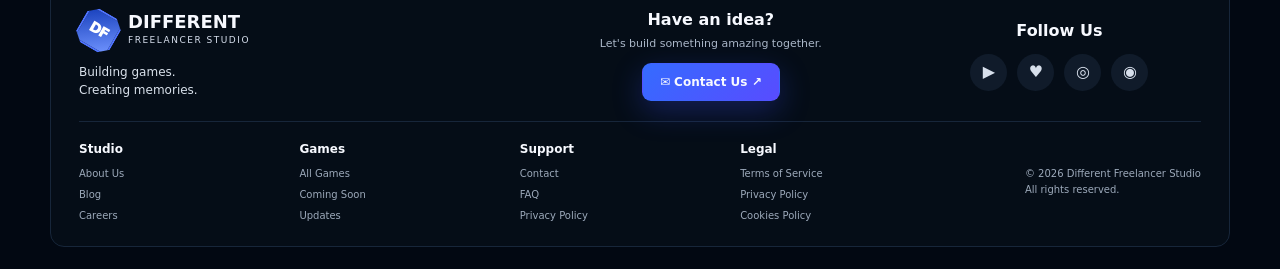
==== commit 91746f13: "Rename "Legends of Ngizing" to "The Legend of Ngizing" Update the card title/alt text in index.html," ====
--- a/index.html
+++ b/index.html
@@ -95,9 +95,9 @@
             </div>
           </article>
           <article class="game-card">
-            <img src="assets/images/games/game-4.png" alt="Legends of Ngizing artwork">
+            <img src="assets/images/games/game-4.png" alt="The Legend of Ngizing artwork">
             <div class="game-content">
-              <h3>Legends of Ngizing</h3>
+              <h3>The Legend of Ngizing</h3>
               <div class="tags"><span>RPG</span><span>Adventure</span></div>
               <span class="store-badge muted">Coming Soon</span>
             </div>
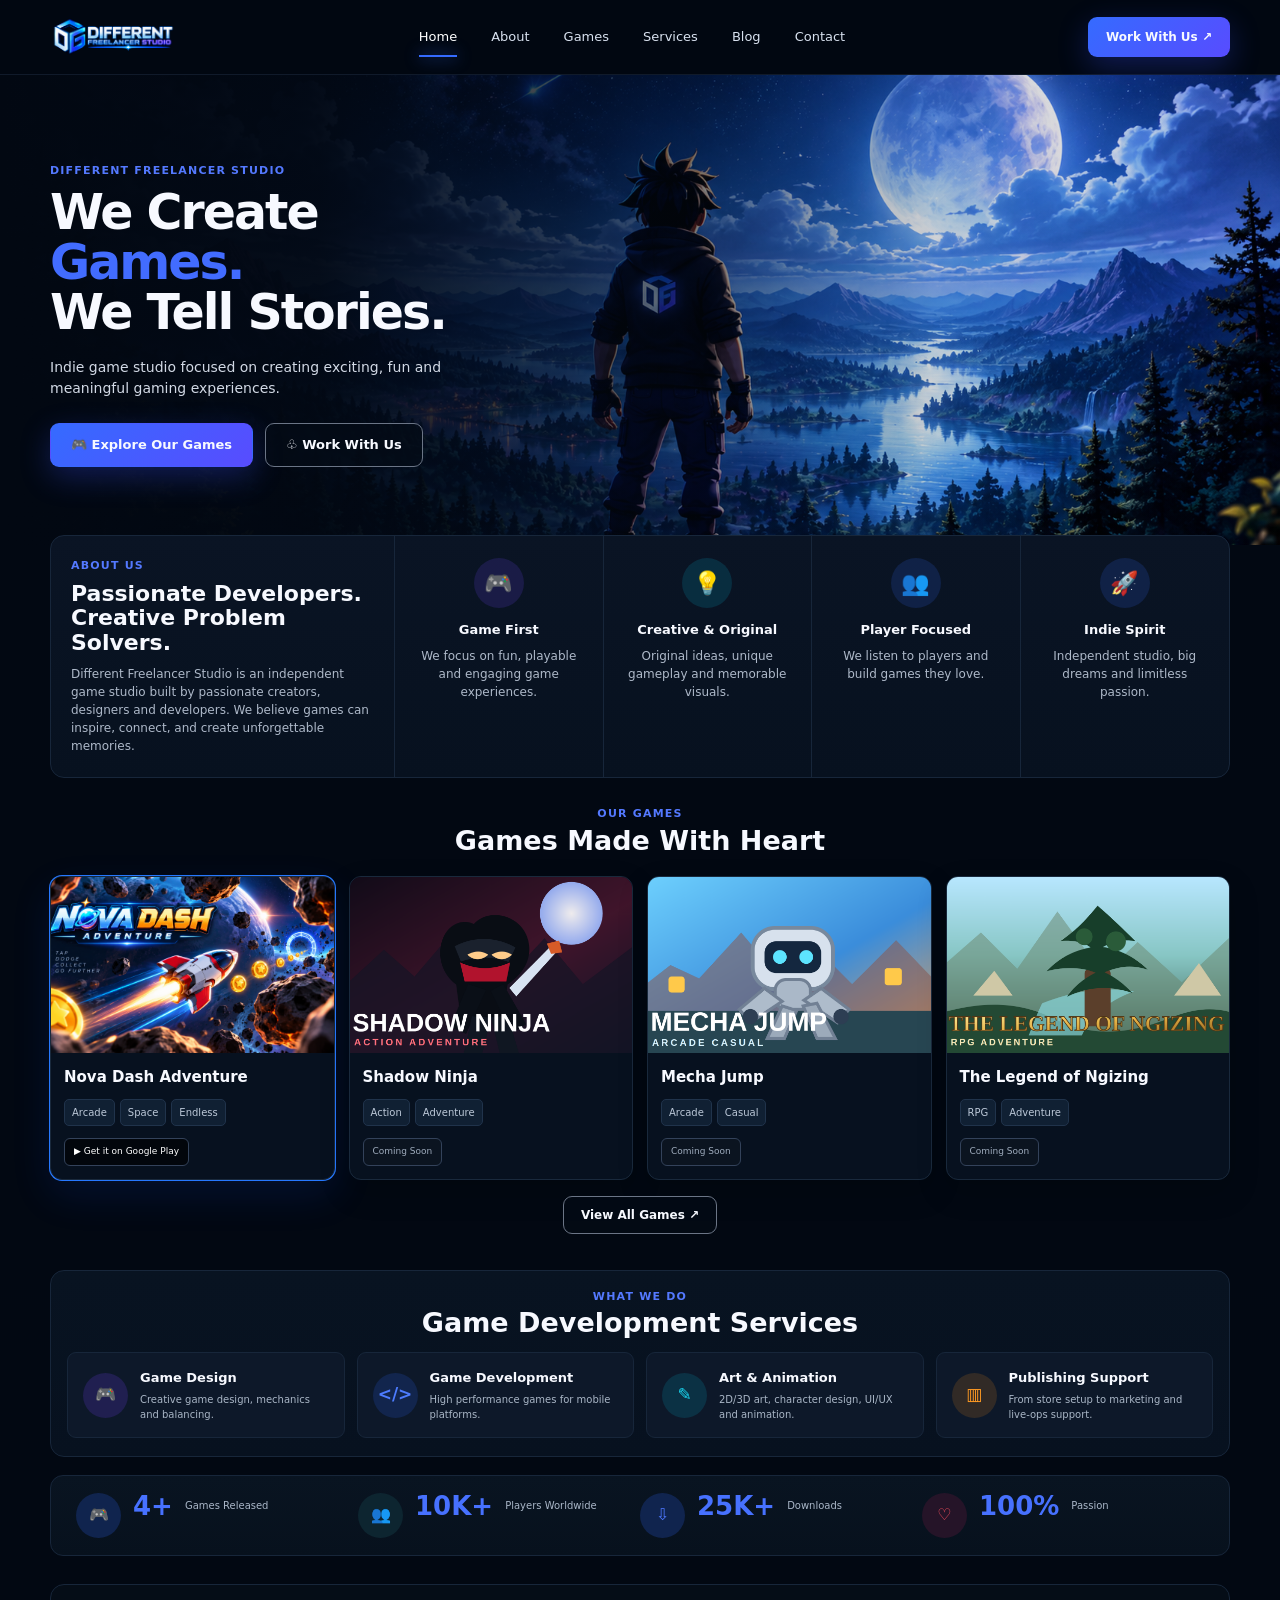
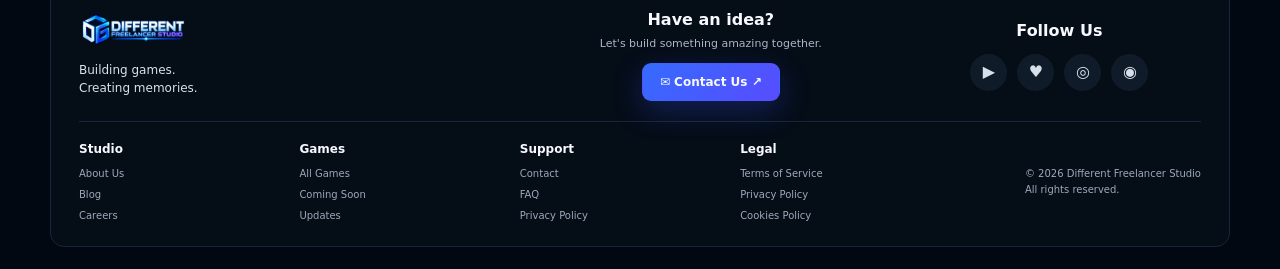
==== commit a0bb9048: "Replace text-based brand mark with the studio's logo artwork Swap the CSS-drawn "DF" hexagon + wordm" ====
--- a/index.html
+++ b/index.html
@@ -18,8 +18,7 @@
   <header class="site-header">
     <div class="shell nav-wrap">
       <a class="brand" href="#home" aria-label="Different Freelancer Studio home">
-        <span class="brand-mark">DF</span>
-        <span><b>DIFFERENT</b><small>FREELANCER STUDIO</small></span>
+        <img class="brand-logo" src="assets/images/brand/logo.png" alt="Different Freelancer Studio">
       </a>
       <nav class="main-nav" id="main-nav" aria-label="Main navigation">
         <a class="active" href="#home">Home</a>
@@ -131,7 +130,7 @@
   <footer class="footer shell" id="contact">
     <div class="footer-top">
       <div>
-        <a class="brand footer-brand" href="#home"><span class="brand-mark">DF</span><span><b>DIFFERENT</b><small>FREELANCER STUDIO</small></span></a>
+        <a class="brand footer-brand" href="#home"><img class="brand-logo" src="assets/images/brand/logo.png" alt="Different Freelancer Studio"></a>
         <p class="footer-tagline">Building games.<br>Creating memories.</p>
       </div>
       <div class="footer-idea"><b>Have an idea?</b><p>Let's build something amazing together.</p><a class="btn primary small" href="mailto:ngizingers@gmail.com">✉ Contact Us ↗</a></div>
--- a/assets/css/style.css
+++ b/assets/css/style.css
@@ -1 +1 @@
-*{box-sizing:border-box;margin:0;padding:0}html{scroll-behavior:smooth}body{font-family:Inter,ui-sans-serif,system-ui,-apple-system,BlinkMacSystemFont,"Segoe UI",sans-serif;background:#020812;color:#f7f9ff;line-height:1.5;overflow-x:hidden}a{color:inherit;text-decoration:none}img{display:block;width:100%}.shell{width:min(1180px,calc(100% - 42px));margin:auto}.site-header{position:sticky;top:0;z-index:50;background:rgba(2,8,18,.92);backdrop-filter:blur(16px);border-bottom:1px solid rgba(120,160,220,.12)}.nav-wrap{height:74px;display:flex;align-items:center;justify-content:space-between;gap:24px}.brand{display:flex;align-items:center;gap:10px}.brand-mark{width:42px;height:42px;display:grid;place-items:center;border:2px solid #4f73ff;transform:rotate(30deg);font-weight:950;font-size:14px;letter-spacing:-1px;background:linear-gradient(145deg,#173fbb,#7094ff);color:white;clip-path:polygon(25% 0,75% 0,100% 22%,100% 78%,75% 100%,25% 100%,0 78%,0 22%)}.brand-mark::first-line{transform:rotate(-30deg)}.brand b{display:block;font-size:18px;line-height:1}.brand small{display:block;font-size:9px;letter-spacing:1.5px;color:#d9e1ef;margin-top:3px}.main-nav{display:flex;align-items:center;gap:34px;font-size:13px;color:#d8e1ef}.main-nav a{padding:28px 0;position:relative}.main-nav a:hover,.main-nav a.active{color:#fff}.main-nav a.active:after{content:"";position:absolute;height:2px;left:0;right:0;bottom:18px;background:#356bff;box-shadow:0 0 16px #356bff}.nav-cta,.btn.primary{background:linear-gradient(135deg,#356bff,#584cff);box-shadow:0 10px 30px rgba(58,80,255,.28)}.nav-cta{padding:11px 18px;border-radius:9px;font-size:12px;font-weight:750}.menu-btn{display:none;background:#0d1728;border:1px solid #20314b;color:#fff;border-radius:9px;padding:9px 12px}.hero{height:470px;position:relative;overflow:hidden}.hero-art{position:absolute;inset:0;background:url('../images/hero/hero.jpg') center/cover no-repeat}.hero-shade{position:absolute;inset:0;background:linear-gradient(90deg,#020812 0%,rgba(2,8,18,.96) 25%,rgba(2,8,18,.72) 44%,rgba(2,8,18,.17) 73%,rgba(2,8,18,.08) 100%)}.hero-inner{position:relative;height:100%;display:flex;align-items:center}.hero-copy{max-width:500px;padding-top:10px}.kicker,.eyebrow{font-size:11px;letter-spacing:1.2px;color:#5479ff;font-weight:800}.hero h1{font-size:49px;line-height:1.02;letter-spacing:-2px;margin-top:8px;font-weight:850}.hero h1 span{color:#426cff}.hero-text{font-size:14px;color:#d2d9e5;max-width:420px;margin:19px 0 24px}.hero-actions{display:flex;gap:12px;flex-wrap:wrap}.btn{display:inline-flex;align-items:center;justify-content:center;min-height:44px;padding:0 20px;border-radius:9px;font-size:13px;font-weight:750;border:1px solid transparent;transition:.22s}.btn:hover{transform:translateY(-2px);filter:brightness(1.08)}.btn.secondary{border-color:#6b7586;background:rgba(4,11,22,.65)}.btn.small{min-height:38px;padding:0 17px;font-size:12px}.about-panel{margin-top:-10px;position:relative;z-index:5;display:grid;grid-template-columns:1.65fr repeat(4,1fr);background:linear-gradient(180deg,#0a1424,#07111f);border:1px solid #17263a;border-radius:14px;overflow:hidden}.about-panel>div{padding:22px 20px}.about-copy{border-right:1px solid #17263a}.about-copy h2{font-size:22px;line-height:1.12;margin:7px 0 10px}.about-copy p:last-child,.value-card p{color:#aeb9c9;font-size:12px}.value-card{text-align:center;border-right:1px solid #17263a}.value-card:last-child{border-right:0}.round-icon{width:50px;height:50px;border-radius:50%;display:grid;place-items:center;margin:0 auto 12px;background:rgba(112,70,255,.16);font-size:23px}.round-icon.cyan{background:rgba(0,214,255,.13)}.round-icon.blue{background:rgba(50,104,255,.16)}.value-card h3{font-size:13px;margin-bottom:7px}.games-section{padding:28px 0 20px}.section-title.center{text-align:center}.section-title h2{font-size:27px;line-height:1.2;margin-top:2px}.game-grid{display:grid;grid-template-columns:repeat(4,1fr);gap:14px;margin-top:19px}.game-card{background:#07111f;border:1px solid #19293c;border-radius:12px;overflow:hidden;box-shadow:0 12px 30px rgba(0,0,0,.17);transition:.25s}.game-card:hover{transform:translateY(-4px);border-color:#2b4f80}.game-card.featured{box-shadow:0 0 0 1px #2678ff,0 15px 40px rgba(25,84,255,.12)}.game-card img{height:176px;object-fit:cover}.game-content{padding:13px}.game-content h3{font-size:15px;margin-bottom:10px}.tags{display:flex;gap:5px;flex-wrap:wrap;margin-bottom:11px}.tags span{font-size:10px;color:#bcc8d8;background:#102033;border:1px solid #20334b;padding:5px 7px;border-radius:5px}.store-badge{display:inline-flex;align-items:center;min-height:28px;padding:0 9px;border:1px solid #33425a;background:#02060c;border-radius:6px;font-size:9px;color:#fff}.store-badge.muted{color:#9facbd;background:#0b1420}.center-button{text-align:center;margin-top:16px}.services{margin-top:16px;background:linear-gradient(180deg,#081321,#07111f);border:1px solid #17263a;border-radius:14px;padding:18px 16px}.service-grid{display:grid;grid-template-columns:repeat(4,1fr);gap:12px;margin-top:13px}.service-grid article{display:flex;align-items:center;gap:12px;background:#0d1829;border:1px solid #17263a;border-radius:9px;padding:15px}.service-icon{width:45px;height:45px;border-radius:50%;display:grid;place-items:center;flex:none;font-weight:900;font-size:17px}.service-icon.purple{background:rgba(118,62,255,.18);color:#845cff}.service-icon.blue{background:rgba(44,102,255,.17);color:#4d7cff}.service-icon.cyan{background:rgba(0,215,245,.13);color:#1ad8f3}.service-icon.orange{background:rgba(255,148,22,.15);color:#ff9a23}.service-grid h3{font-size:13px}.service-grid p{color:#a9b6c6;font-size:10px;margin-top:4px}.stats{margin-top:18px;display:grid;grid-template-columns:repeat(4,1fr);background:linear-gradient(180deg,#091421,#07111d);border:1px solid #17263a;border-radius:13px;padding:17px 25px}.stats>div{display:grid;grid-template-columns:auto auto 1fr;align-items:center;gap:4px 12px}.stat-icon{grid-row:1/3;width:45px;height:45px;border-radius:50%;display:grid;place-items:center;background:#10244e;color:#4e78ff}.stat-icon.red{color:#ff5060;background:#251428}.stat-icon.cyan-text{color:#20dbe8;background:#0d2530}.stats strong{font-size:26px;color:#4771ff;line-height:1}.stats small{font-size:10px;color:#aab7c8}.footer{margin-top:28px;margin-bottom:22px;border:1px solid #17263a;border-radius:14px;background:#050d17;padding:23px 28px}.footer-top{display:grid;grid-template-columns:1.2fr 1fr .8fr;gap:30px;align-items:center}.footer-brand .brand-mark{width:39px;height:39px}.footer-tagline{font-size:12px;color:#d9e1eb;margin-top:13px}.footer-idea{text-align:center}.footer-idea p{font-size:11px;color:#aab7c8;margin:4px 0 11px}.footer-social{text-align:center}.socials{display:flex;gap:10px;justify-content:center;margin-top:11px}.socials a{width:37px;height:37px;border-radius:50%;display:grid;place-items:center;background:#101b2a;color:#d7dfeb}.footer-links{margin-top:20px;padding-top:18px;border-top:1px solid #17263a;display:grid;grid-template-columns:repeat(4,1fr) 1.2fr;gap:20px}.footer-links div{display:grid;align-content:start;gap:6px}.footer-links b{font-size:12px;margin-bottom:2px}.footer-links a,.copyright{font-size:10px;color:#9ca9ba}.copyright{justify-self:end;align-self:center;line-height:1.6}@media(max-width:980px){.main-nav{gap:18px}.about-panel{grid-template-columns:1.4fr repeat(2,1fr)}.about-copy{grid-row:span 2}.value-card:nth-child(4){border-top:1px solid #17263a}.value-card:nth-child(5){border-top:1px solid #17263a}.game-grid,.service-grid{grid-template-columns:repeat(2,1fr)}.stats{grid-template-columns:repeat(2,1fr);gap:18px}.footer-links{grid-template-columns:repeat(3,1fr)}.copyright{justify-self:start}}@media(max-width:760px){.shell{width:min(100% - 24px,1180px)}.nav-cta{display:none}.menu-btn{display:block}.main-nav{display:none;position:absolute;top:74px;left:0;right:0;background:#030a14;border-bottom:1px solid #17263a;flex-direction:column;gap:0;padding:10px 22px}.main-nav.open{display:flex}.main-nav a{width:100%;padding:12px 0}.main-nav a.active:after{display:none}.hero{height:560px}.hero-art{background-position:65% center}.hero-shade{background:linear-gradient(90deg,#020812 0%,rgba(2,8,18,.9) 50%,rgba(2,8,18,.35) 100%)}.hero-copy{max-width:390px}.hero h1{font-size:43px}.about-panel{grid-template-columns:1fr 1fr;margin-top:0}.about-copy{grid-column:1/-1;grid-row:auto;border-right:0;border-bottom:1px solid #17263a}.value-card{border-top:1px solid #17263a}.game-grid{grid-template-columns:1fr 1fr}.game-card img{height:155px}.footer-top{grid-template-columns:1fr}.footer-idea,.footer-social{text-align:left}.socials{justify-content:flex-start}}@media(max-width:520px){.brand b{font-size:15px}.brand small{font-size:7px}.hero{height:520px}.hero h1{font-size:38px}.hero-text{font-size:13px}.about-panel{grid-template-columns:1fr}.value-card{border-right:0}.game-grid,.service-grid,.stats{grid-template-columns:1fr}.game-card img{height:185px}.footer-links{grid-template-columns:1fr 1fr}.copyright{grid-column:1/-1}.section-title h2{font-size:23px}}
+*{box-sizing:border-box;margin:0;padding:0}html{scroll-behavior:smooth}body{font-family:Inter,ui-sans-serif,system-ui,-apple-system,BlinkMacSystemFont,"Segoe UI",sans-serif;background:#020812;color:#f7f9ff;line-height:1.5;overflow-x:hidden}a{color:inherit;text-decoration:none}img{display:block;width:100%}.shell{width:min(1180px,calc(100% - 42px));margin:auto}.site-header{position:sticky;top:0;z-index:50;background:rgba(2,8,18,.92);backdrop-filter:blur(16px);border-bottom:1px solid rgba(120,160,220,.12)}.nav-wrap{height:74px;display:flex;align-items:center;justify-content:space-between;gap:24px}.brand{display:flex;align-items:center;gap:10px}.brand-logo{display:block;width:auto;height:42px}.main-nav{display:flex;align-items:center;gap:34px;font-size:13px;color:#d8e1ef}.main-nav a{padding:28px 0;position:relative}.main-nav a:hover,.main-nav a.active{color:#fff}.main-nav a.active:after{content:"";position:absolute;height:2px;left:0;right:0;bottom:18px;background:#356bff;box-shadow:0 0 16px #356bff}.nav-cta,.btn.primary{background:linear-gradient(135deg,#356bff,#584cff);box-shadow:0 10px 30px rgba(58,80,255,.28)}.nav-cta{padding:11px 18px;border-radius:9px;font-size:12px;font-weight:750}.menu-btn{display:none;background:#0d1728;border:1px solid #20314b;color:#fff;border-radius:9px;padding:9px 12px}.hero{height:470px;position:relative;overflow:hidden}.hero-art{position:absolute;inset:0;background:url('../images/hero/hero.jpg') center/cover no-repeat}.hero-shade{position:absolute;inset:0;background:linear-gradient(90deg,#020812 0%,rgba(2,8,18,.96) 25%,rgba(2,8,18,.72) 44%,rgba(2,8,18,.17) 73%,rgba(2,8,18,.08) 100%)}.hero-inner{position:relative;height:100%;display:flex;align-items:center}.hero-copy{max-width:500px;padding-top:10px}.kicker,.eyebrow{font-size:11px;letter-spacing:1.2px;color:#5479ff;font-weight:800}.hero h1{font-size:49px;line-height:1.02;letter-spacing:-2px;margin-top:8px;font-weight:850}.hero h1 span{color:#426cff}.hero-text{font-size:14px;color:#d2d9e5;max-width:420px;margin:19px 0 24px}.hero-actions{display:flex;gap:12px;flex-wrap:wrap}.btn{display:inline-flex;align-items:center;justify-content:center;min-height:44px;padding:0 20px;border-radius:9px;font-size:13px;font-weight:750;border:1px solid transparent;transition:.22s}.btn:hover{transform:translateY(-2px);filter:brightness(1.08)}.btn.secondary{border-color:#6b7586;background:rgba(4,11,22,.65)}.btn.small{min-height:38px;padding:0 17px;font-size:12px}.about-panel{margin-top:-10px;position:relative;z-index:5;display:grid;grid-template-columns:1.65fr repeat(4,1fr);background:linear-gradient(180deg,#0a1424,#07111f);border:1px solid #17263a;border-radius:14px;overflow:hidden}.about-panel>div{padding:22px 20px}.about-copy{border-right:1px solid #17263a}.about-copy h2{font-size:22px;line-height:1.12;margin:7px 0 10px}.about-copy p:last-child,.value-card p{color:#aeb9c9;font-size:12px}.value-card{text-align:center;border-right:1px solid #17263a}.value-card:last-child{border-right:0}.round-icon{width:50px;height:50px;border-radius:50%;display:grid;place-items:center;margin:0 auto 12px;background:rgba(112,70,255,.16);font-size:23px}.round-icon.cyan{background:rgba(0,214,255,.13)}.round-icon.blue{background:rgba(50,104,255,.16)}.value-card h3{font-size:13px;margin-bottom:7px}.games-section{padding:28px 0 20px}.section-title.center{text-align:center}.section-title h2{font-size:27px;line-height:1.2;margin-top:2px}.game-grid{display:grid;grid-template-columns:repeat(4,1fr);gap:14px;margin-top:19px}.game-card{background:#07111f;border:1px solid #19293c;border-radius:12px;overflow:hidden;box-shadow:0 12px 30px rgba(0,0,0,.17);transition:.25s}.game-card:hover{transform:translateY(-4px);border-color:#2b4f80}.game-card.featured{box-shadow:0 0 0 1px #2678ff,0 15px 40px rgba(25,84,255,.12)}.game-card img{height:176px;object-fit:cover}.game-content{padding:13px}.game-content h3{font-size:15px;margin-bottom:10px}.tags{display:flex;gap:5px;flex-wrap:wrap;margin-bottom:11px}.tags span{font-size:10px;color:#bcc8d8;background:#102033;border:1px solid #20334b;padding:5px 7px;border-radius:5px}.store-badge{display:inline-flex;align-items:center;min-height:28px;padding:0 9px;border:1px solid #33425a;background:#02060c;border-radius:6px;font-size:9px;color:#fff}.store-badge.muted{color:#9facbd;background:#0b1420}.center-button{text-align:center;margin-top:16px}.services{margin-top:16px;background:linear-gradient(180deg,#081321,#07111f);border:1px solid #17263a;border-radius:14px;padding:18px 16px}.service-grid{display:grid;grid-template-columns:repeat(4,1fr);gap:12px;margin-top:13px}.service-grid article{display:flex;align-items:center;gap:12px;background:#0d1829;border:1px solid #17263a;border-radius:9px;padding:15px}.service-icon{width:45px;height:45px;border-radius:50%;display:grid;place-items:center;flex:none;font-weight:900;font-size:17px}.service-icon.purple{background:rgba(118,62,255,.18);color:#845cff}.service-icon.blue{background:rgba(44,102,255,.17);color:#4d7cff}.service-icon.cyan{background:rgba(0,215,245,.13);color:#1ad8f3}.service-icon.orange{background:rgba(255,148,22,.15);color:#ff9a23}.service-grid h3{font-size:13px}.service-grid p{color:#a9b6c6;font-size:10px;margin-top:4px}.stats{margin-top:18px;display:grid;grid-template-columns:repeat(4,1fr);background:linear-gradient(180deg,#091421,#07111d);border:1px solid #17263a;border-radius:13px;padding:17px 25px}.stats>div{display:grid;grid-template-columns:auto auto 1fr;align-items:center;gap:4px 12px}.stat-icon{grid-row:1/3;width:45px;height:45px;border-radius:50%;display:grid;place-items:center;background:#10244e;color:#4e78ff}.stat-icon.red{color:#ff5060;background:#251428}.stat-icon.cyan-text{color:#20dbe8;background:#0d2530}.stats strong{font-size:26px;color:#4771ff;line-height:1}.stats small{font-size:10px;color:#aab7c8}.footer{margin-top:28px;margin-bottom:22px;border:1px solid #17263a;border-radius:14px;background:#050d17;padding:23px 28px}.footer-top{display:grid;grid-template-columns:1.2fr 1fr .8fr;gap:30px;align-items:center}.footer-brand .brand-logo{height:36px}.footer-tagline{font-size:12px;color:#d9e1eb;margin-top:13px}.footer-idea{text-align:center}.footer-idea p{font-size:11px;color:#aab7c8;margin:4px 0 11px}.footer-social{text-align:center}.socials{display:flex;gap:10px;justify-content:center;margin-top:11px}.socials a{width:37px;height:37px;border-radius:50%;display:grid;place-items:center;background:#101b2a;color:#d7dfeb}.footer-links{margin-top:20px;padding-top:18px;border-top:1px solid #17263a;display:grid;grid-template-columns:repeat(4,1fr) 1.2fr;gap:20px}.footer-links div{display:grid;align-content:start;gap:6px}.footer-links b{font-size:12px;margin-bottom:2px}.footer-links a,.copyright{font-size:10px;color:#9ca9ba}.copyright{justify-self:end;align-self:center;line-height:1.6}@media(max-width:980px){.main-nav{gap:18px}.about-panel{grid-template-columns:1.4fr repeat(2,1fr)}.about-copy{grid-row:span 2}.value-card:nth-child(4){border-top:1px solid #17263a}.value-card:nth-child(5){border-top:1px solid #17263a}.game-grid,.service-grid{grid-template-columns:repeat(2,1fr)}.stats{grid-template-columns:repeat(2,1fr);gap:18px}.footer-links{grid-template-columns:repeat(3,1fr)}.copyright{justify-self:start}}@media(max-width:760px){.shell{width:min(100% - 24px,1180px)}.nav-cta{display:none}.menu-btn{display:block}.main-nav{display:none;position:absolute;top:74px;left:0;right:0;background:#030a14;border-bottom:1px solid #17263a;flex-direction:column;gap:0;padding:10px 22px}.main-nav.open{display:flex}.main-nav a{width:100%;padding:12px 0}.main-nav a.active:after{display:none}.hero{height:560px}.hero-art{background-position:65% center}.hero-shade{background:linear-gradient(90deg,#020812 0%,rgba(2,8,18,.9) 50%,rgba(2,8,18,.35) 100%)}.hero-copy{max-width:390px}.hero h1{font-size:43px}.about-panel{grid-template-columns:1fr 1fr;margin-top:0}.about-copy{grid-column:1/-1;grid-row:auto;border-right:0;border-bottom:1px solid #17263a}.value-card{border-top:1px solid #17263a}.game-grid{grid-template-columns:1fr 1fr}.game-card img{height:155px}.footer-top{grid-template-columns:1fr}.footer-idea,.footer-social{text-align:left}.socials{justify-content:flex-start}}@media(max-width:520px){.brand-logo{height:32px}.hero{height:520px}.hero h1{font-size:38px}.hero-text{font-size:13px}.about-panel{grid-template-columns:1fr}.value-card{border-right:0}.game-grid,.service-grid,.stats{grid-template-columns:1fr}.game-card img{height:185px}.footer-links{grid-template-columns:1fr 1fr}.copyright{grid-column:1/-1}.section-title h2{font-size:23px}}
